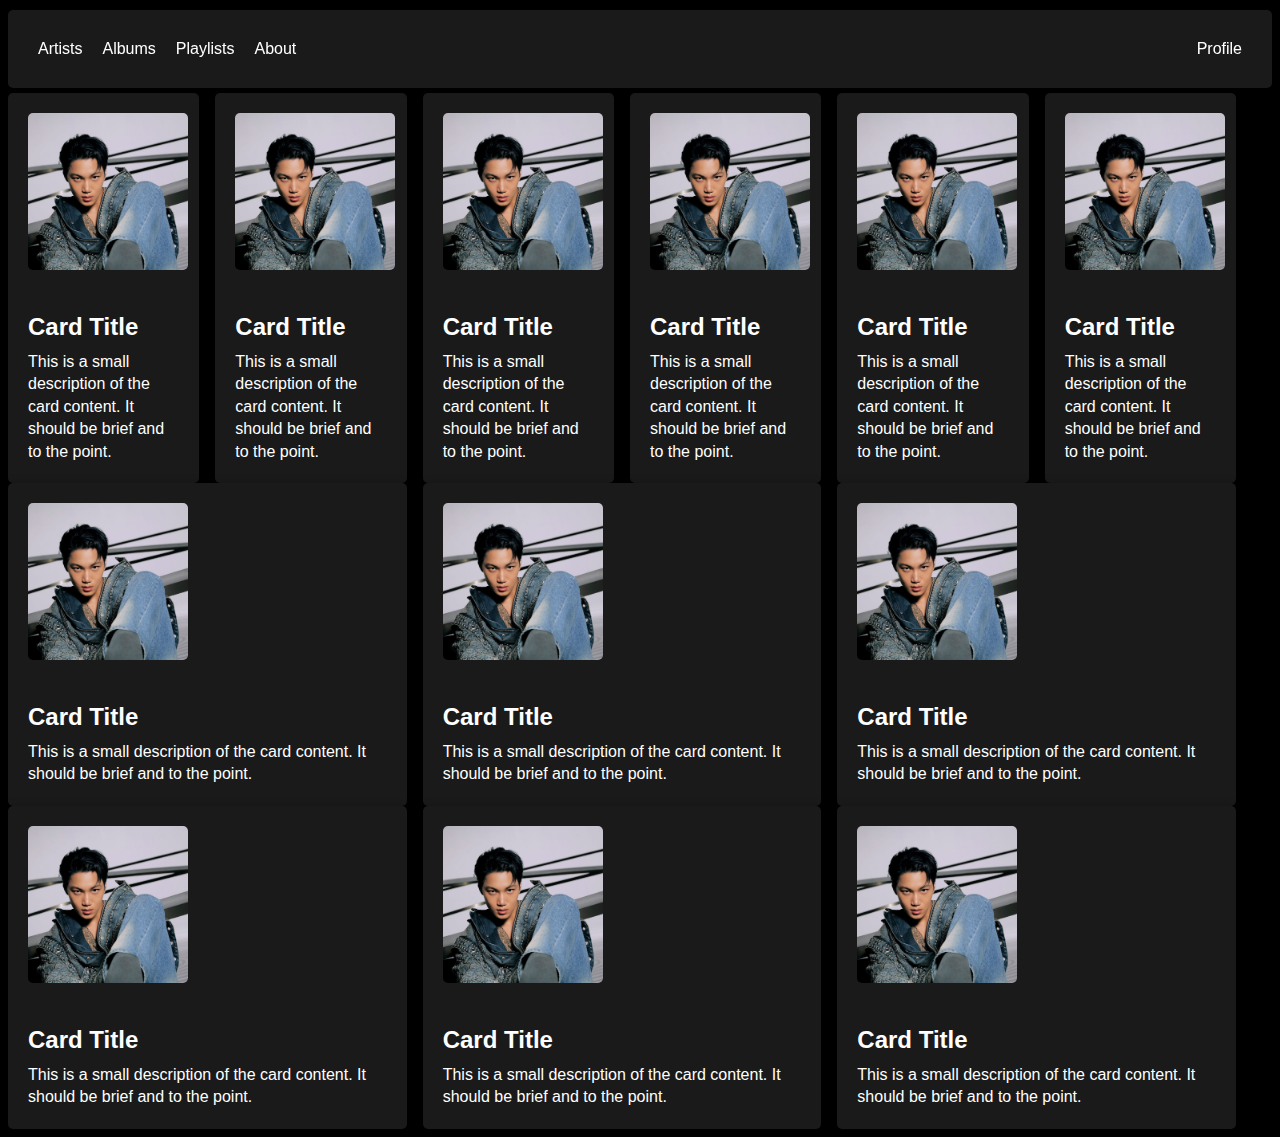
==== index.html @ 85f9eb88 "first draft of Rover" ====
<html lang="en">

<head>
    <meta charset="UTF-8">
    <meta http-equiv="X-UA-Compatible" content="IE=edge">
    <meta name="viewport" content="width=device-width, initial-scale=1.0">
    <link rel="stylesheet" href="/css/navbar.css">
    <link rel="stylesheet" href="/css/styles.css">
    <title>Rover</title>
</head>

<body>
    <header>
        <nav>
            <ul>
                <li><a href="#">Artists</a></li>
                <li><a href="#">Albums</a></li>
                <li><a href="#">Playlists</a></li>
                <li><a href="about.html">About</a></li>
            </ul>
            <div class="profile-link">
                <a href="#">Profile</a>
            </div>
        </nav>
    </header>
    <main>
        <div class="container">
            <div class="card">
                <div class="card-image">
                    <div class="image-wrapper">
                        <img src="/images/kai_square_800.jpg" alt="Placeholder Image">
                    </div>
                </div>
                <div class="card-content">
                    <h2 class="card-title">Card Title</h2>
                    <p class="card-text">This is a small description of the card content. It should be brief and to the
                        point.</p>
                </div>
            </div>

            <div class="card">
                <div class="card-image">
                    <div class="image-wrapper">
                        <img src="/images/kai_square_800.jpg" alt="Placeholder Image">
                    </div>
                </div>
                <div class="card-content">
                    <h2 class="card-title">Card Title</h2>
                    <p class="card-text">This is a small description of the card content. It should be brief and to the
                        point.</p>
                </div>
            </div>

            <div class="card">
                <div class="card-image">
                    <div class="image-wrapper">
                        <img src="/images/kai_square_800.jpg" alt="Placeholder Image">
                    </div>
                </div>
                <div class="card-content">
                    <h2 class="card-title">Card Title</h2>
                    <p class="card-text">This is a small description of the card content. It should be brief and to the
                        point.</p>
                </div>
            </div>
            <div class="card">
                <div class="card-image">
                    <div class="image-wrapper">
                        <img src="/images/kai_square_800.jpg" alt="Placeholder Image">
                    </div>
                </div>
                <div class="card-content">
                    <h2 class="card-title">Card Title</h2>
                    <p class="card-text">This is a small description of the card content. It should be brief and to the
                        point.</p>
                </div>
            </div>
            <div class="card">
                <div class="card-image">
                    <div class="image-wrapper">
                        <img src="/images/kai_square_800.jpg" alt="Placeholder Image">
                    </div>
                </div>
                <div class="card-content">
                    <h2 class="card-title">Card Title</h2>
                    <p class="card-text">This is a small description of the card content. It should be brief and to the
                        point.</p>
                </div>
            </div>
            <div class="card">
                <div class="card-image">
                    <div class="image-wrapper">
                        <img src="/images/kai_square_800.jpg" alt="Placeholder Image">
                    </div>
                </div>
                <div class="card-content">
                    <h2 class="card-title">Card Title</h2>
                    <p class="card-text">This is a small description of the card content. It should be brief and to the
                        point.</p>
                </div>
            </div>


        </div>
        <div class="container">
            <div class="card">
                <div class="card-image">
                    <div class="image-wrapper">
                        <img src="/images/kai_square_800.jpg" alt="Placeholder Image">
                    </div>
                </div>
                <div class="card-content">
                    <h2 class="card-title">Card Title</h2>
                    <p class="card-text">This is a small description of the card content. It should be brief and to the
                        point.</p>
                </div>
            </div>

            <div class="card">
                <div class="card-image">
                    <div class="image-wrapper">
                        <img src="/images/kai_square_800.jpg" alt="Placeholder Image">
                    </div>
                </div>
                <div class="card-content">
                    <h2 class="card-title">Card Title</h2>
                    <p class="card-text">This is a small description of the card content. It should be brief and to the
                        point.</p>
                </div>
            </div>

            <div class="card">
                <div class="card-image">
                    <div class="image-wrapper">
                        <img src="/images/kai_square_800.jpg" alt="Placeholder Image">
                    </div>
                </div>
                <div class="card-content">
                    <h2 class="card-title">Card Title</h2>
                    <p class="card-text">This is a small description of the card content. It should be brief and to the
                        point.</p>
                </div>
            </div>



        </div>
        <div class="container">
            <div class="card">
                <div class="card-image">
                    <div class="image-wrapper">
                        <img src="/images/kai_square_800.jpg" alt="Placeholder Image">
                    </div>
                </div>
                <div class="card-content">
                    <h2 class="card-title">Card Title</h2>
                    <p class="card-text">This is a small description of the card content. It should be brief and to the
                        point.</p>
                </div>
            </div>
            <div class="card">
                <div class="card-image">
                    <div class="image-wrapper">
                        <img src="/images/kai_square_800.jpg" alt="Placeholder Image">
                    </div>
                </div>
                <div class="card-content">
                    <h2 class="card-title">Card Title</h2>
                    <p class="card-text">This is a small description of the card content. It should be brief and to the
                        point.</p>
                </div>
            </div>
            <div class="card">
                <div class="card-image">
                    <div class="image-wrapper">
                        <img src="/images/kai_square_800.jpg" alt="Placeholder Image">
                    </div>
                </div>
                <div class="card-content">
                    <h2 class="card-title">Card Title</h2>
                    <p class="card-text">This is a small description of the card content. It should be brief and to the
                        point.</p>
                </div>
            </div>
        </div>

    </main>
</body>

</html>
---- css/navbar.css ----
html {
    background-color: black;
    font-family: Inter, Arial, Roboto, Arial, Helvetica, sans-serif;
    color: white;
}

nav {
    background-color: rgba(255, 255, 255, 0.1);
    backdrop-filter: blur(5px);
    border-radius: 5px;
    box-shadow: 0 2px 4px rgba(0, 0, 0, 0.2);
    margin-top: 10px;
    margin-bottom: 5px;
    overflow: hidden;
    padding: 20px;
}


ul {
    float: left;
    list-style: none;
    margin: 0;
    padding: 0;
}


li {
    float: left;
}

a {
    color: white;
    display: block;
    padding: 10px;
    text-decoration: none;
}

a:hover {
    background-color: rgba(255, 255, 255, 0.3);
    border-radius: 5px;
    transition: 0.3s;
    font-size: 18px;
}


.profile-link {
    float: right;
}
---- css/styles.css ----
.container {
    display: flex;
    margin-right: 20px;
    /* adjust to add spacing between cards */
    vertical-align: top;
    /* align the cards to the top of the parent container */
}


.card {
    /* width: 300px; */
    border-radius: 5px;
    overflow: hidden;
    background-color: rgba(255, 255, 255, 0.1);
    box-shadow: 0px 0px 10px rgba(0, 0, 0, 0.2);
    margin-right: 1em;
}

.card-image {
    width: 200px;
    height: 200px;
    overflow: hidden;
}


.image-wrapper {
    display: flex;
    justify-content: center;
    align-items: center;
    /* height: 100%; */
    margin: 20px;
}

.image-wrapper img {
    width: 100%;
    height: 100%;
    object-fit: cover;
    border-radius: 5px;
}

.card-content {
    padding: 20px;
}

.card-title {
    margin: 0;
    font-size: 24px;
    font-weight: bold;
}

.card-text {
    margin: 10px 0 0 0;
    font-size: 16px;
    line-height: 1.4;
}
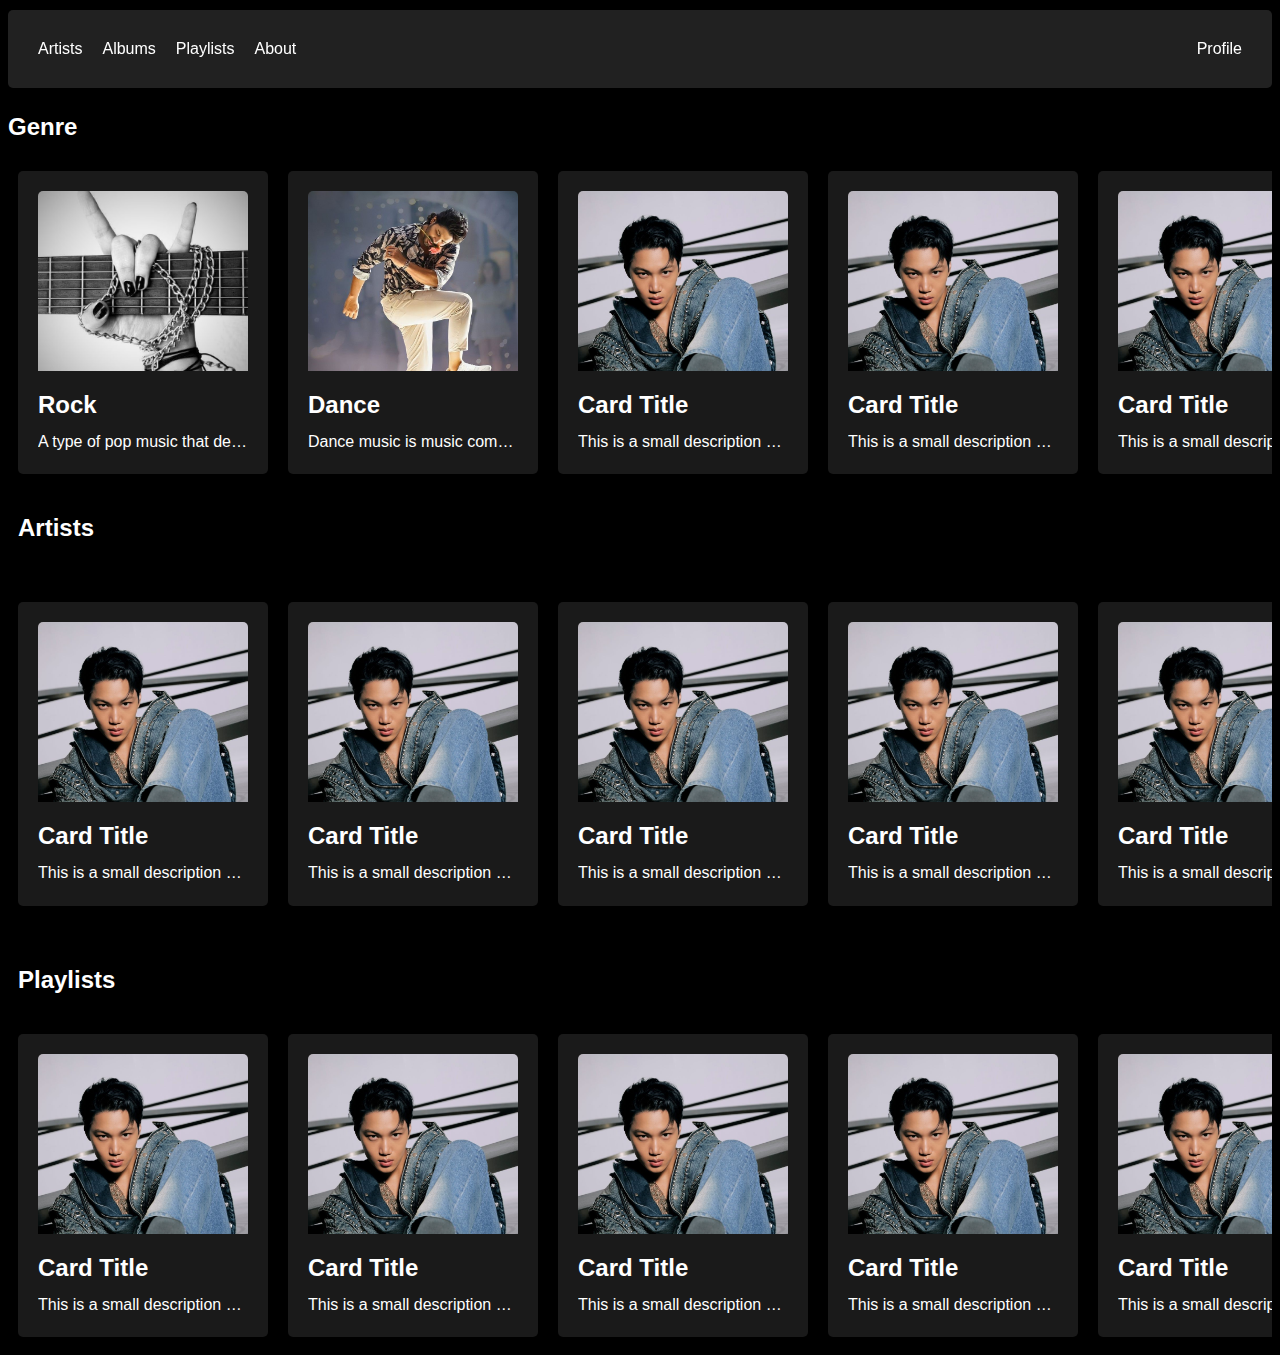
==== commit e3ed9f8f: "2 nd draft" ====
--- a/index.html
+++ b/index.html
@@ -4,8 +4,10 @@
     <meta charset="UTF-8">
     <meta http-equiv="X-UA-Compatible" content="IE=edge">
     <meta name="viewport" content="width=device-width, initial-scale=1.0">
-    <link rel="stylesheet" href="/css/navbar.css">
-    <link rel="stylesheet" href="/css/styles.css">
+    <link rel="stylesheet" href="/css/theme.css">
+    <link rel="stylesheet" href="css/navbar.css">
+    <link rel="stylesheet" href="css/container.css">
+    <link rel="stylesheet" href="css/card.css">
     <title>Rover</title>
 </head>
 
@@ -23,168 +25,385 @@
             </div>
         </nav>
     </header>
+
+
     <main>
         <div class="container">
-            <div class="card">
-                <div class="card-image">
-                    <div class="image-wrapper">
-                        <img src="/images/kai_square_800.jpg" alt="Placeholder Image">
-                    </div>
-                </div>
-                <div class="card-content">
-                    <h2 class="card-title">Card Title</h2>
-                    <p class="card-text">This is a small description of the card content. It should be brief and to the
-                        point.</p>
-                </div>
+            <div class="container-header">
+                <h2>Genre</h2>
             </div>
 
-            <div class="card">
-                <div class="card-image">
-                    <div class="image-wrapper">
-                        <img src="/images/kai_square_800.jpg" alt="Placeholder Image">
-                    </div>
-                </div>
-                <div class="card-content">
-                    <h2 class="card-title">Card Title</h2>
-                    <p class="card-text">This is a small description of the card content. It should be brief and to the
-                        point.</p>
-                </div>
+            <div class="cards-wrapper">
+                <a href="">
+                    <div class="card">
+                        <div class="card-image">
+                            <div class="image-wrapper">
+                                <img src="/images/genres/rock.jpeg" alt="Placeholder Image">
+                            </div>
+                        </div>
+                        <div class="card-content">
+                            <h2 class="card-title">Rock</h2>
+                            <p class="card-text">A type of pop music that developed out of rock‘n’roll in the 1960s and
+                                1970s. It is based around amplified instruments, especially the electric guitar and
+                                electric bass, and is characterized by a strong bass line and driving rhythms. It is
+                                typically performed by rock groups</p>
+                        </div>
+                    </div>
+                </a>
+
+                <a href="">
+                    <div class="card">
+                        <div class="card-image">
+                            <div class="image-wrapper">
+                                <img src="/images/genres/dance.jpeg" alt="Placeholder Image">
+                            </div>
+                        </div>
+                        <div class="card-content">
+                            <h2 class="card-title">Dance</h2>
+                            <p class="card-text">Dance music is music composed specifically to facilitate or accompany
+                                dancing. It can be either a whole musical piece or part of a larger musical arrangement.
+                                In terms of performance, the major categories are live dance music and recorded dance
+                                music.-</p>
+                        </div>
+                    </div>
+                </a>
+
+
+                <a href="">
+                    <div class="card">
+                        <div class="card-image">
+                            <div class="image-wrapper">
+                                <img src="/images/kai_square_800.jpg" alt="Placeholder Image">
+                            </div>
+                        </div>
+                        <div class="card-content">
+                            <h2 class="card-title">Card Title</h2>
+                            <p class="card-text">This is a small description of the card content. It should be brief and
+                                to
+                                the
+                                point.</p>
+                        </div>
+                    </div>
+                </a>
+
+                <a href="">
+                    <div class="card">
+                        <div class="card-image">
+                            <div class="image-wrapper">
+                                <img src="/images/kai_square_800.jpg" alt="Placeholder Image">
+                            </div>
+                        </div>
+                        <div class="card-content">
+                            <h2 class="card-title">Card Title</h2>
+                            <p class="card-text">This is a small description of the card content. It should be brief and
+                                to
+                                the
+                                point.</p>
+                        </div>
+                    </div>
+                </a>
+
+                <a href="">
+                    <div class="card">
+                        <div class="card-image">
+                            <div class="image-wrapper">
+                                <img src="/images/kai_square_800.jpg" alt="Placeholder Image">
+                            </div>
+                        </div>
+                        <div class="card-content">
+                            <h2 class="card-title">Card Title</h2>
+                            <p class="card-text">This is a small description of the card content. It should be brief and
+                                to
+                                the
+                                point.</p>
+                        </div>
+                    </div>
+                </a>
+
+                <a href="">
+                    <div class="card">
+                        <div class="card-image">
+                            <div class="image-wrapper">
+                                <img src="/images/kai_square_800.jpg" alt="Placeholder Image">
+                            </div>
+                        </div>
+                        <div class="card-content">
+                            <h2 class="card-title">Card Title</h2>
+                            <p class="card-text">This is a small description of the card content. It should be brief and
+                                to
+                                the
+                                point.</p>
+                        </div>
+                    </div>
+                </a>
+
+                <a href="">
+                    <div class="card">
+                        <div class="card-image">
+                            <div class="image-wrapper">
+                                <img src="/images/kai_square_800.jpg" alt="Placeholder Image">
+                            </div>
+                        </div>
+                        <div class="card-content">
+                            <h2 class="card-title">Card Title</h2>
+                            <p class="card-text">This is a small description of the card content. It should be brief and
+                                to
+                                the
+                                point.</p>
+                        </div>
+                    </div>
+                </a>
+
             </div>
-
-            <div class="card">
-                <div class="card-image">
-                    <div class="image-wrapper">
-                        <img src="/images/kai_square_800.jpg" alt="Placeholder Image">
-                    </div>
-                </div>
-                <div class="card-content">
-                    <h2 class="card-title">Card Title</h2>
-                    <p class="card-text">This is a small description of the card content. It should be brief and to the
-                        point.</p>
-                </div>
-            </div>
-            <div class="card">
-                <div class="card-image">
-                    <div class="image-wrapper">
-                        <img src="/images/kai_square_800.jpg" alt="Placeholder Image">
-                    </div>
-                </div>
-                <div class="card-content">
-                    <h2 class="card-title">Card Title</h2>
-                    <p class="card-text">This is a small description of the card content. It should be brief and to the
-                        point.</p>
-                </div>
-            </div>
-            <div class="card">
-                <div class="card-image">
-                    <div class="image-wrapper">
-                        <img src="/images/kai_square_800.jpg" alt="Placeholder Image">
-                    </div>
-                </div>
-                <div class="card-content">
-                    <h2 class="card-title">Card Title</h2>
-                    <p class="card-text">This is a small description of the card content. It should be brief and to the
-                        point.</p>
-                </div>
-            </div>
-            <div class="card">
-                <div class="card-image">
-                    <div class="image-wrapper">
-                        <img src="/images/kai_square_800.jpg" alt="Placeholder Image">
-                    </div>
-                </div>
-                <div class="card-content">
-                    <h2 class="card-title">Card Title</h2>
-                    <p class="card-text">This is a small description of the card content. It should be brief and to the
-                        point.</p>
-                </div>
-            </div>
-
-
         </div>
         <div class="container">
-            <div class="card">
-                <div class="card-image">
-                    <div class="image-wrapper">
-                        <img src="/images/kai_square_800.jpg" alt="Placeholder Image">
-                    </div>
-                </div>
-                <div class="card-content">
-                    <h2 class="card-title">Card Title</h2>
-                    <p class="card-text">This is a small description of the card content. It should be brief and to the
-                        point.</p>
-                </div>
-            </div>
-
-            <div class="card">
-                <div class="card-image">
-                    <div class="image-wrapper">
-                        <img src="/images/kai_square_800.jpg" alt="Placeholder Image">
-                    </div>
-                </div>
-                <div class="card-content">
-                    <h2 class="card-title">Card Title</h2>
-                    <p class="card-text">This is a small description of the card content. It should be brief and to the
-                        point.</p>
-                </div>
-            </div>
-
-            <div class="card">
-                <div class="card-image">
-                    <div class="image-wrapper">
-                        <img src="/images/kai_square_800.jpg" alt="Placeholder Image">
-                    </div>
-                </div>
-                <div class="card-content">
-                    <h2 class="card-title">Card Title</h2>
-                    <p class="card-text">This is a small description of the card content. It should be brief and to the
-                        point.</p>
-                </div>
-            </div>
-
-
+            <a href="">
+                <div class="container-header">
+                    <h2>Artists</h2>
+                </div>
+            </a>
+            <a href="">
+                <div class="cards-wrapper">
+                    <div class="card">
+                        <div class="card-image">
+                            <div class="image-wrapper">
+                                <img src="/images/kai_square_800.jpg" alt="Placeholder Image">
+                            </div>
+                        </div>
+                        <div class="card-content">
+                            <h2 class="card-title">Card Title</h2>
+                            <p class="card-text">This is a small description of the card content. It should be brief and
+                                to
+                                the
+                                point.</p>
+                        </div>
+                    </div>
+            </a>
+
+            <a href="">
+                <div class="card">
+                    <div class="card-image">
+                        <div class="image-wrapper">
+                            <img src="/images/kai_square_800.jpg" alt="Placeholder Image">
+                        </div>
+                    </div>
+                    <div class="card-content">
+                        <h2 class="card-title">Card Title</h2>
+                        <p class="card-text">This is a small description of the card content. It should be brief and to
+                            the
+                            point.</p>
+                    </div>
+                </div>
+            </a>
+
+            <a href="">
+                <div class="card">
+                    <div class="card-image">
+                        <div class="image-wrapper">
+                            <img src="/images/kai_square_800.jpg" alt="Placeholder Image">
+                        </div>
+                    </div>
+                    <div class="card-content">
+                        <h2 class="card-title">Card Title</h2>
+                        <p class="card-text">This is a small description of the card content. It should be brief and to
+                            the
+                            point.</p>
+                    </div>
+                </div>
+            </a>
+
+            <a href="">
+                <div class="card">
+                    <div class="card-image">
+                        <div class="image-wrapper">
+                            <img src="/images/kai_square_800.jpg" alt="Placeholder Image">
+                        </div>
+                    </div>
+                    <div class="card-content">
+                        <h2 class="card-title">Card Title</h2>
+                        <p class="card-text">This is a small description of the card content. It should be brief and to
+                            the
+                            point.</p>
+                    </div>
+                </div>
+            </a>
+
+            <a href="">
+                <div class="card">
+                    <div class="card-image">
+                        <div class="image-wrapper">
+                            <img src="/images/kai_square_800.jpg" alt="Placeholder Image">
+                        </div>
+                    </div>
+                    <div class="card-content">
+                        <h2 class="card-title">Card Title</h2>
+                        <p class="card-text">This is a small description of the card content. It should be brief and to
+                            the
+                            point.</p>
+                    </div>
+                </div>
+            </a>
+            <a href="">
+                <div class="card">
+                    <div class="card-image">
+                        <div class="image-wrapper">
+                            <img src="/images/kai_square_800.jpg" alt="Placeholder Image">
+                        </div>
+                    </div>
+                    <div class="card-content">
+                        <h2 class="card-title">Card Title</h2>
+                        <p class="card-text">This is a small description of the card content. It should be brief and to
+                            the
+                            point.</p>
+                    </div>
+                </div>
+            </a>
+
+            <a href="">
+                <div class="card">
+                    <div class="card-image">
+                        <div class="image-wrapper">
+                            <img src="/images/kai_square_800.jpg" alt="Placeholder Image">
+                        </div>
+                    </div>
+                    <div class="card-content">
+                        <h2 class="card-title">Card Title</h2>
+                        <p class="card-text">This is a small description of the card content. It should be brief and to
+                            the
+                            point.</p>
+                    </div>
+                </div>
+            </a>
 
         </div>
-        <div class="container">
-            <div class="card">
-                <div class="card-image">
-                    <div class="image-wrapper">
-                        <img src="/images/kai_square_800.jpg" alt="Placeholder Image">
-                    </div>
-                </div>
-                <div class="card-content">
-                    <h2 class="card-title">Card Title</h2>
-                    <p class="card-text">This is a small description of the card content. It should be brief and to the
-                        point.</p>
-                </div>
-            </div>
-            <div class="card">
-                <div class="card-image">
-                    <div class="image-wrapper">
-                        <img src="/images/kai_square_800.jpg" alt="Placeholder Image">
-                    </div>
-                </div>
-                <div class="card-content">
-                    <h2 class="card-title">Card Title</h2>
-                    <p class="card-text">This is a small description of the card content. It should be brief and to the
-                        point.</p>
-                </div>
-            </div>
-            <div class="card">
-                <div class="card-image">
-                    <div class="image-wrapper">
-                        <img src="/images/kai_square_800.jpg" alt="Placeholder Image">
-                    </div>
-                </div>
-                <div class="card-content">
-                    <h2 class="card-title">Card Title</h2>
-                    <p class="card-text">This is a small description of the card content. It should be brief and to the
-                        point.</p>
-                </div>
-            </div>
+
         </div>
-
+        <a href="">
+            <div class="container">
+                <div class="container-header">
+                    <h2>Playlists</h2>
+                </div>
+        </a>
+
+        <div class="cards-wrapper">
+
+            <a href="">
+                <div class="card">
+                    <div class="card-image">
+                        <div class="image-wrapper">
+                            <img src="/images/kai_square_800.jpg" alt="Placeholder Image">
+                        </div>
+                    </div>
+                    <div class="card-content">
+                        <h2 class="card-title">Card Title</h2>
+                        <p class="card-text">This is a small description of the card content. It should be brief and to
+                            the
+                            point.</p>
+                    </div>
+                </div>
+            </a>
+
+            <a href="">
+                <div class="card">
+                    <div class="card-image">
+                        <div class="image-wrapper">
+                            <img src="/images/kai_square_800.jpg" alt="Placeholder Image">
+                        </div>
+                    </div>
+                    <div class="card-content">
+                        <h2 class="card-title">Card Title</h2>
+                        <p class="card-text">This is a small description of the card content. It should be brief and to
+                            the
+                            point.</p>
+                    </div>
+                </div>
+            </a>
+
+            <a href="">
+                <div class="card">
+                    <div class="card-image">
+                        <div class="image-wrapper">
+                            <img src="/images/kai_square_800.jpg" alt="Placeholder Image">
+                        </div>
+                    </div>
+                    <div class="card-content">
+                        <h2 class="card-title">Card Title</h2>
+                        <p class="card-text">This is a small description of the card content. It should be brief and to
+                            the
+                            point.</p>
+                    </div>
+                </div>
+            </a>
+
+            <a href="">
+                <div class="card">
+                    <div class="card-image">
+                        <div class="image-wrapper">
+                            <img src="/images/kai_square_800.jpg" alt="Placeholder Image">
+                        </div>
+                    </div>
+                    <div class="card-content">
+                        <h2 class="card-title">Card Title</h2>
+                        <p class="card-text">This is a small description of the card content. It should be brief and to
+                            the
+                            point.</p>
+                    </div>
+                </div>
+            </a>
+
+            <a href="">
+                <div class="card">
+                    <div class="card-image">
+                        <div class="image-wrapper">
+                            <img src="/images/kai_square_800.jpg" alt="Placeholder Image">
+                        </div>
+                    </div>
+                    <div class="card-content">
+                        <h2 class="card-title">Card Title</h2>
+                        <p class="card-text">This is a small description of the card content. It should be brief and to
+                            the
+                            point.</p>
+                    </div>
+                </div>
+            </a>
+
+            <a href="">
+                <div class="card">
+                    <div class="card-image">
+                        <div class="image-wrapper">
+                            <img src="/images/kai_square_800.jpg" alt="Placeholder Image">
+                        </div>
+                    </div>
+                    <div class="card-content">
+                        <h2 class="card-title">Card Title</h2>
+                        <p class="card-text">This is a small description of the card content. It should be brief and to
+                            the
+                            point.</p>
+                    </div>
+                </div>
+            </a>
+
+            <a href="">
+                <div class="card">
+                    <div class="card-image">
+                        <div class="image-wrapper">
+                            <img src="/images/kai_square_800.jpg" alt="Placeholder Image">
+                        </div>
+                    </div>
+                    <div class="card-content">
+                        <h2 class="card-title">Card Title</h2>
+                        <p class="card-text">This is a small description of the card content. It should be brief and to
+                            the
+                            point.</p>
+                    </div>
+                </div>
+            </a>
+
+        </div>
+        </div>
     </main>
+
+
 </body>
 
 </html>--- a/css/theme.css
+++ b/css/theme.css
@@ -0,0 +1,17 @@
+html {
+    background-color: white;
+    font-family: Inter, Arial, Roboto, Arial, Helvetica, sans-serif;
+    color: white;
+
+    /* light theme */
+    color: black;
+}
+
+
+
+nav a:hover {
+    background-color: rgba(255, 255, 255, 0.3);
+    border-radius: 5px;
+    transition: 0.3s;
+
+}--- a/css/navbar.css
+++ b/css/navbar.css
@@ -5,10 +5,10 @@
 }
 
 nav {
-    background-color: rgba(255, 255, 255, 0.1);
+    background-color: rgba(255, 255, 255, 0.13);
     backdrop-filter: blur(5px);
     border-radius: 5px;
-    box-shadow: 0 2px 4px rgba(0, 0, 0, 0.2);
+    box-shadow: 0 2px 4px rgba(0, 0, 0, 0.3);
     margin-top: 10px;
     margin-bottom: 5px;
     overflow: hidden;
@@ -35,13 +35,6 @@
     text-decoration: none;
 }
 
-a:hover {
-    background-color: rgba(255, 255, 255, 0.3);
-    border-radius: 5px;
-    transition: 0.3s;
-    font-size: 18px;
-}
-
 
 .profile-link {
     float: right;
--- a/css/container.css
+++ b/css/container.css
@@ -0,0 +1,12 @@
+/* container styles  */
+.container {
+    overflow-x: auto;
+    white-space: nowrap;
+    scrollbar-width: none;
+    -ms-overflow-style: none;
+}
+
+.container::-webkit-scrollbar {
+    display: none;
+    /* For Chrome, Safari, and Opera */
+}--- a/css/card.css
+++ b/css/card.css
@@ -0,0 +1,78 @@
+/* card styles */
+.cards-wrapper {
+    display: flex;
+    justify-content: space-between;
+    flex-wrap: nowrap;
+}
+
+.card {
+    width: 250px;
+    /* fixed width */
+    min-width: 250px;
+    /* ensure minimum width */
+    margin-right: 20px;
+    border-radius: 5px;
+    background-color: rgba(255, 255, 255, 0.1);
+    box-shadow: 0px 0px 10px rgba(0, 0, 0, 0.2);
+    transition: 0.3s;
+    /* added transition property */
+}
+
+.card:last-child {
+    margin-right: 0;
+}
+
+
+
+.card-image {
+    height: 200px;
+    overflow: hidden;
+    border-radius: 5px 5px 0 0;
+}
+
+p {
+    overflow: hidden;
+}
+
+.image-wrapper {
+    display: flex;
+    justify-content: center;
+    align-items: center;
+    height: 100%;
+    margin: 20px;
+}
+
+.image-wrapper img {
+    width: 100%;
+    height: 100%;
+    object-fit: cover;
+    border-radius: 5px;
+}
+
+.card-content {
+    padding: 20px;
+}
+
+.card-title {
+    margin: 0;
+    font-size: 24px;
+    font-weight: bold;
+}
+
+.card-text {
+    margin: 10px 0 0 0;
+    font-size: 16px;
+    line-height: 1.6;
+    /* adjust the line-height as needed */
+    white-space: nowrap;
+    text-overflow: ellipsis;
+    transition: all 0.4s ease-in-out;
+}
+
+
+.card:hover {
+    background-color: rgba(255, 255, 255, 0.2);
+    border-radius: 5px;
+    transition: 0.3s;
+    margin-right: 15px;
+}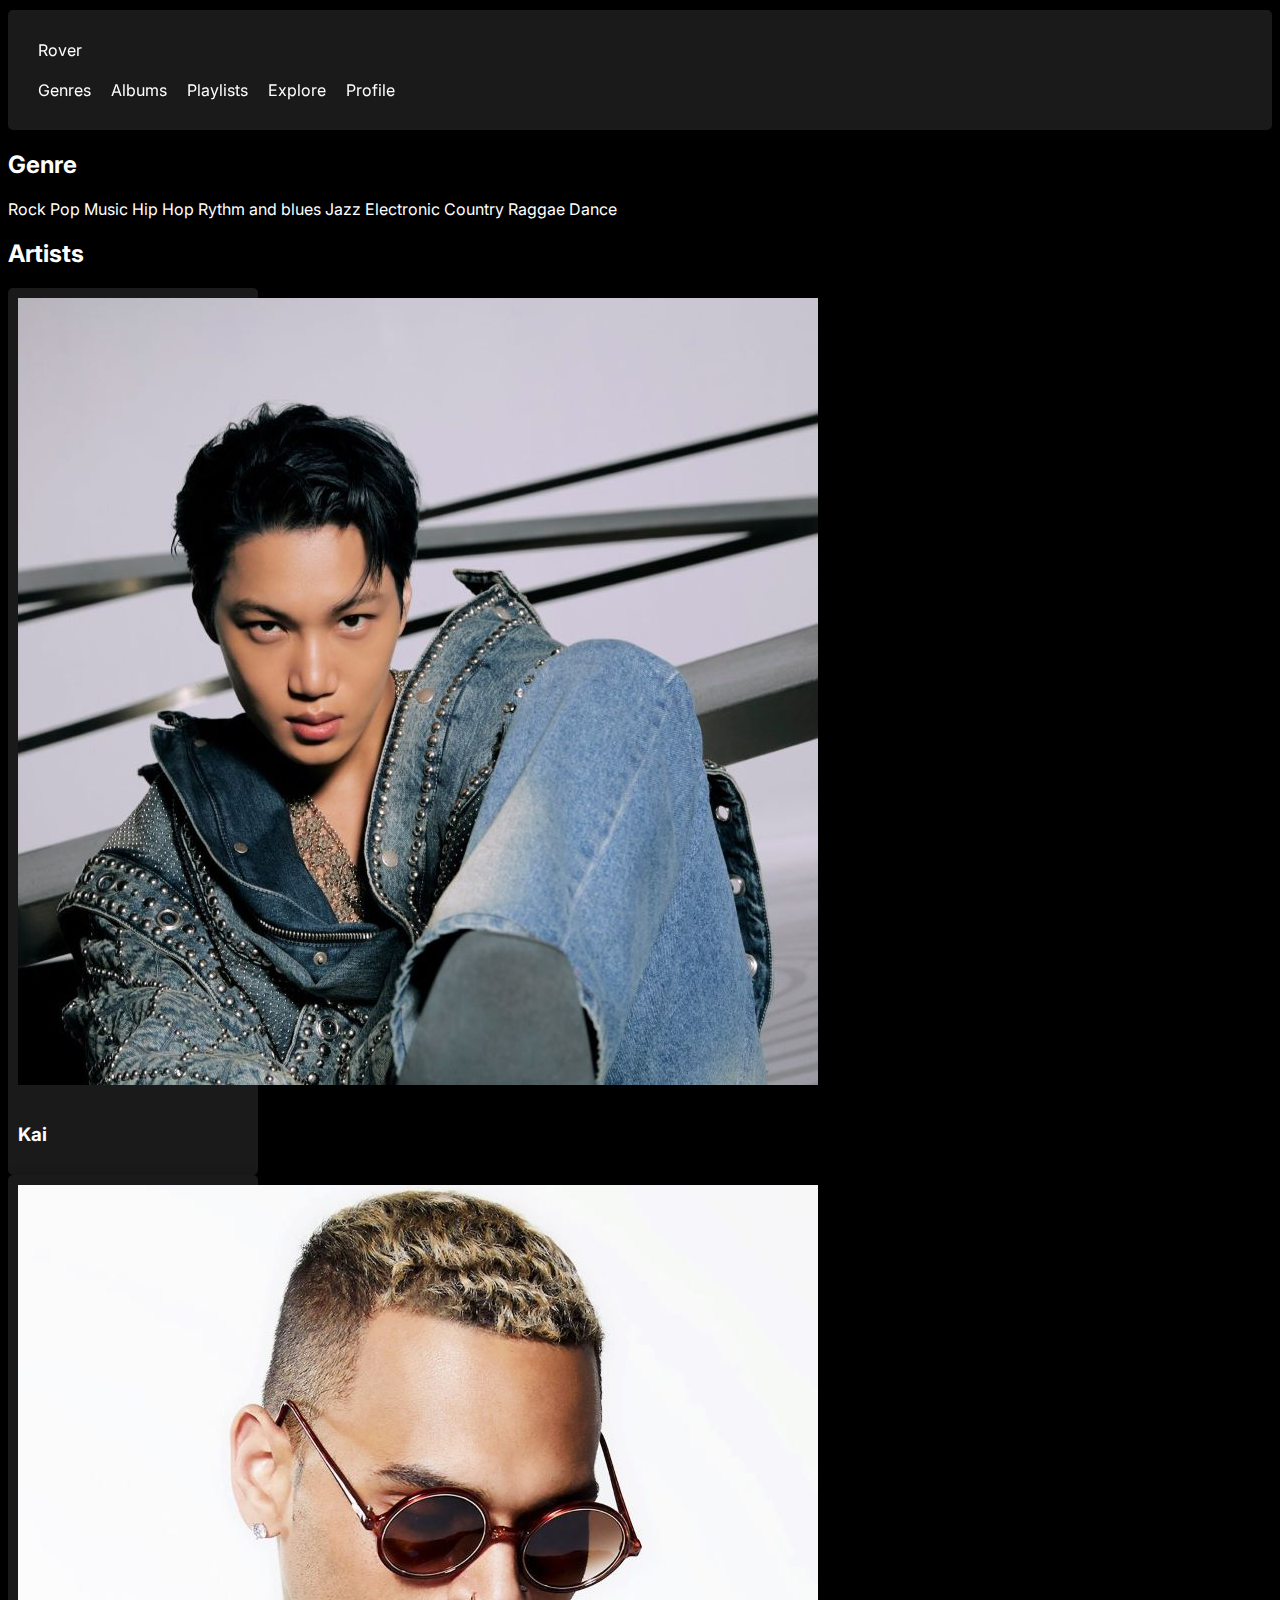
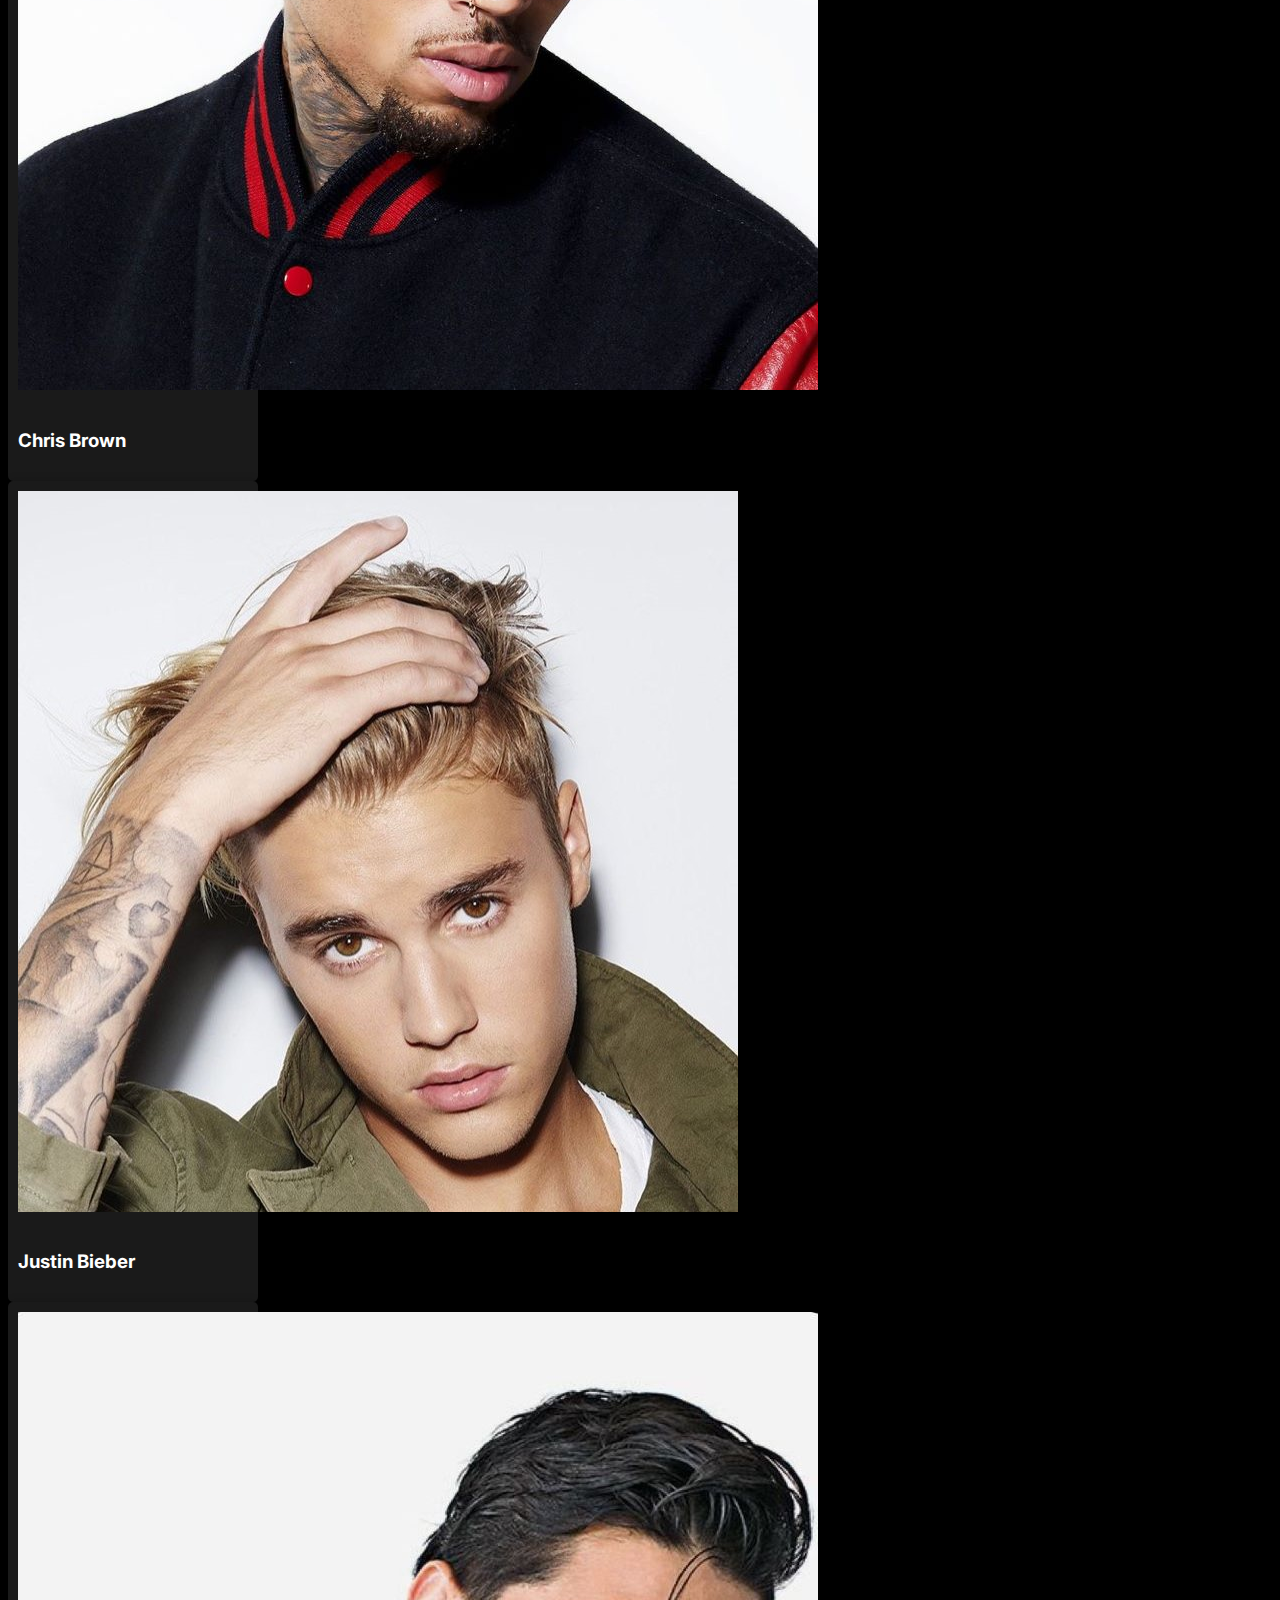
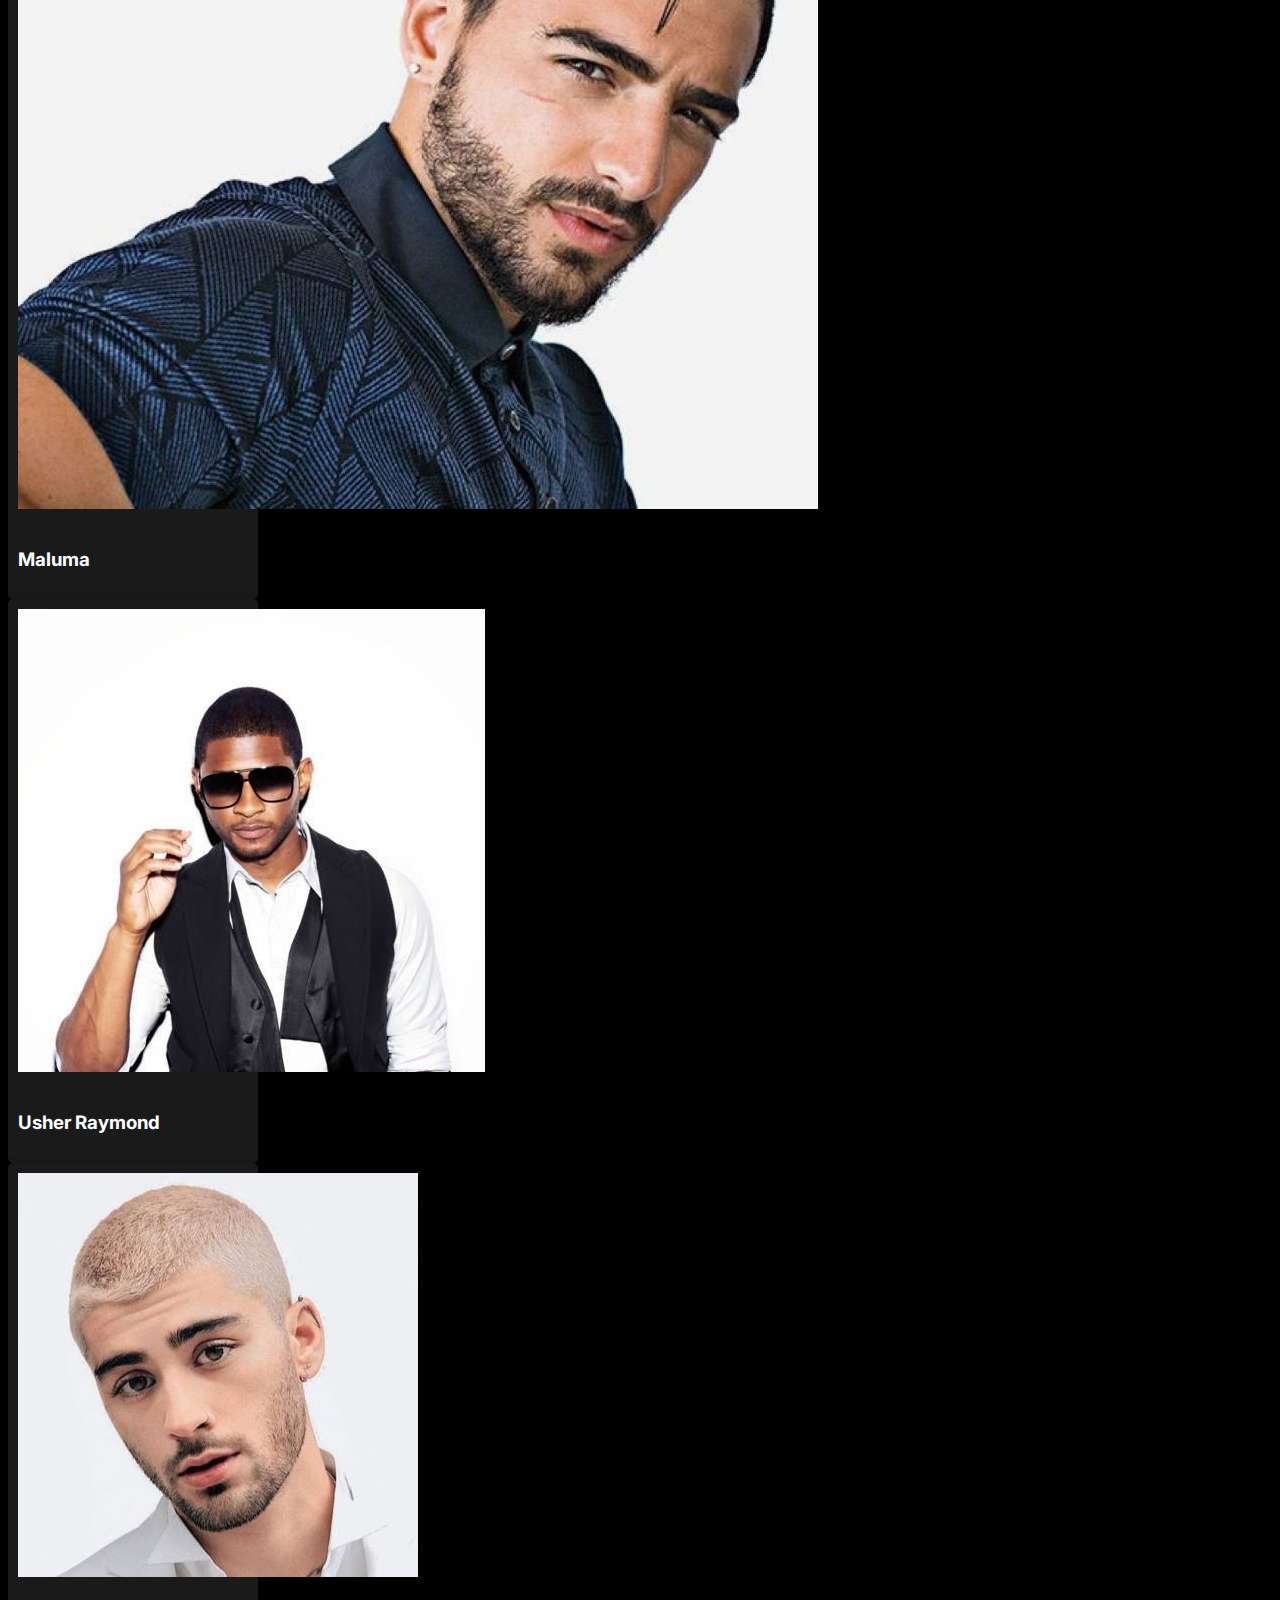
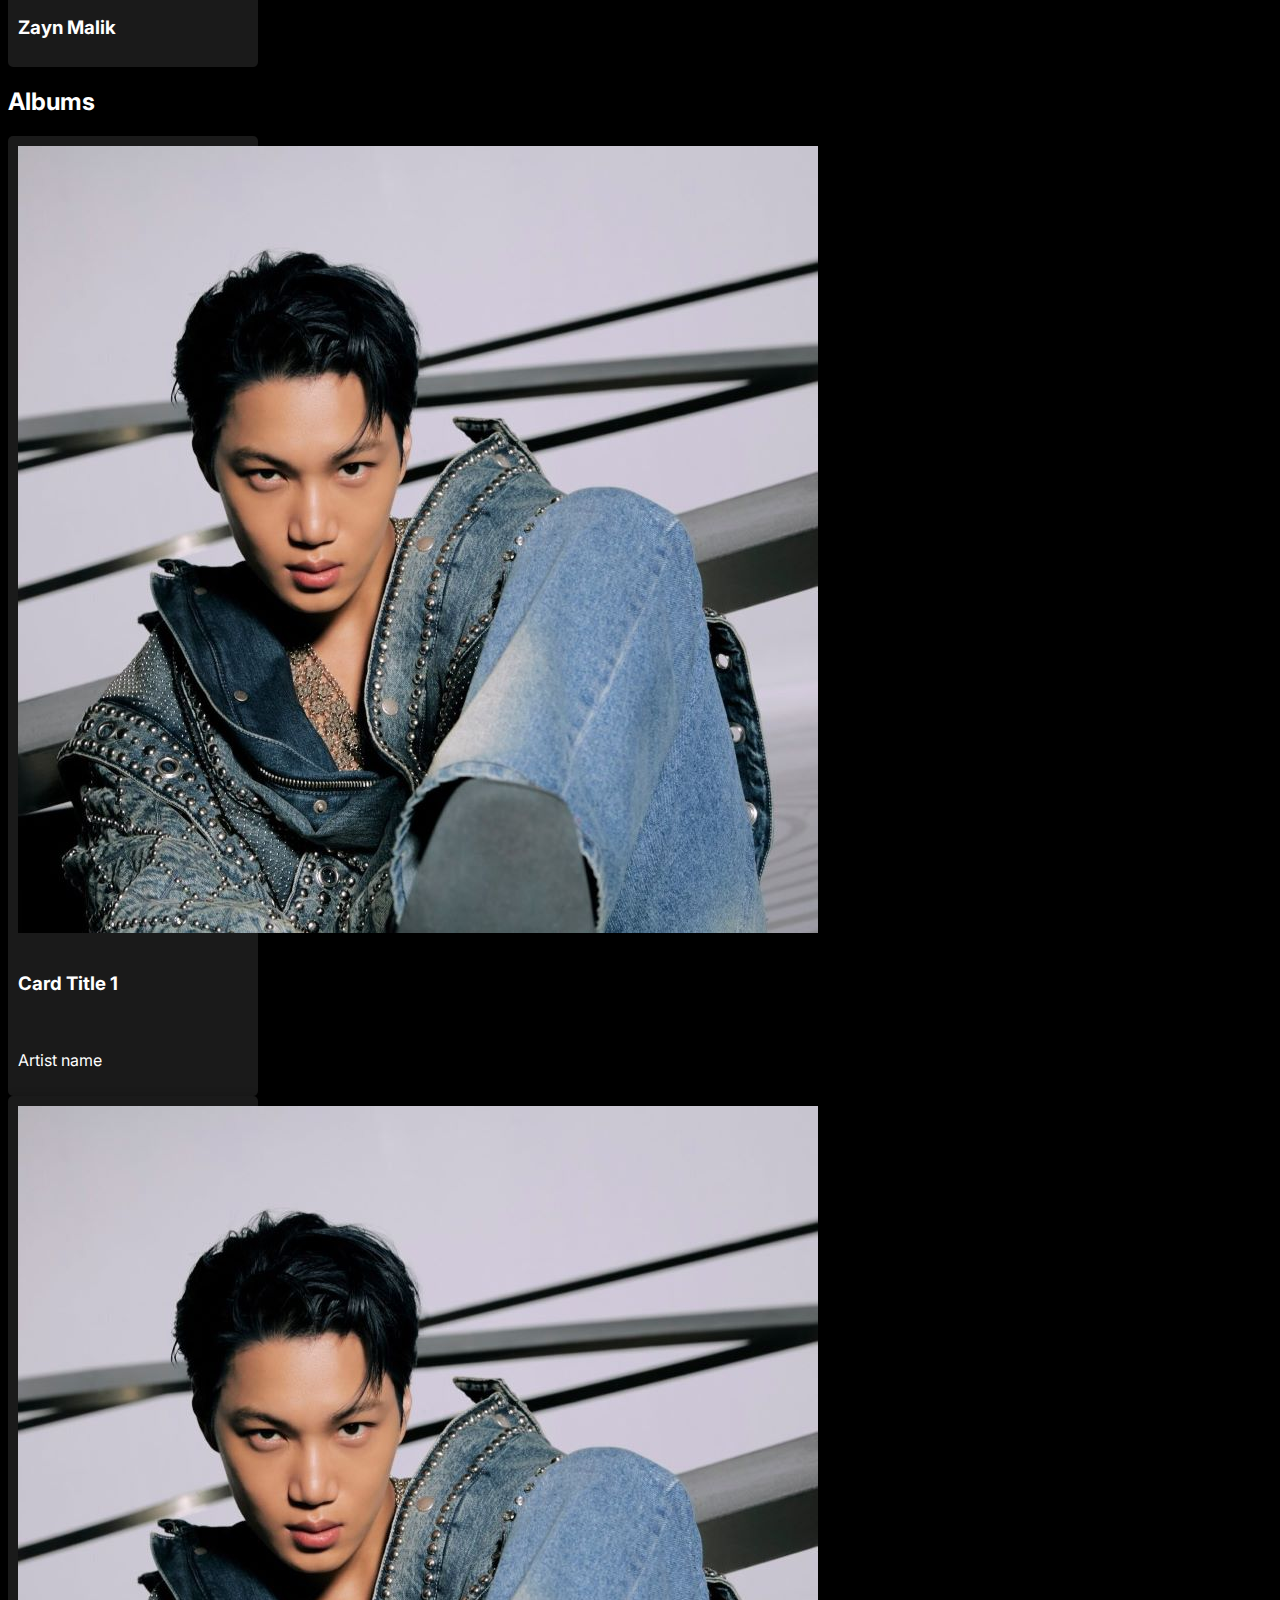
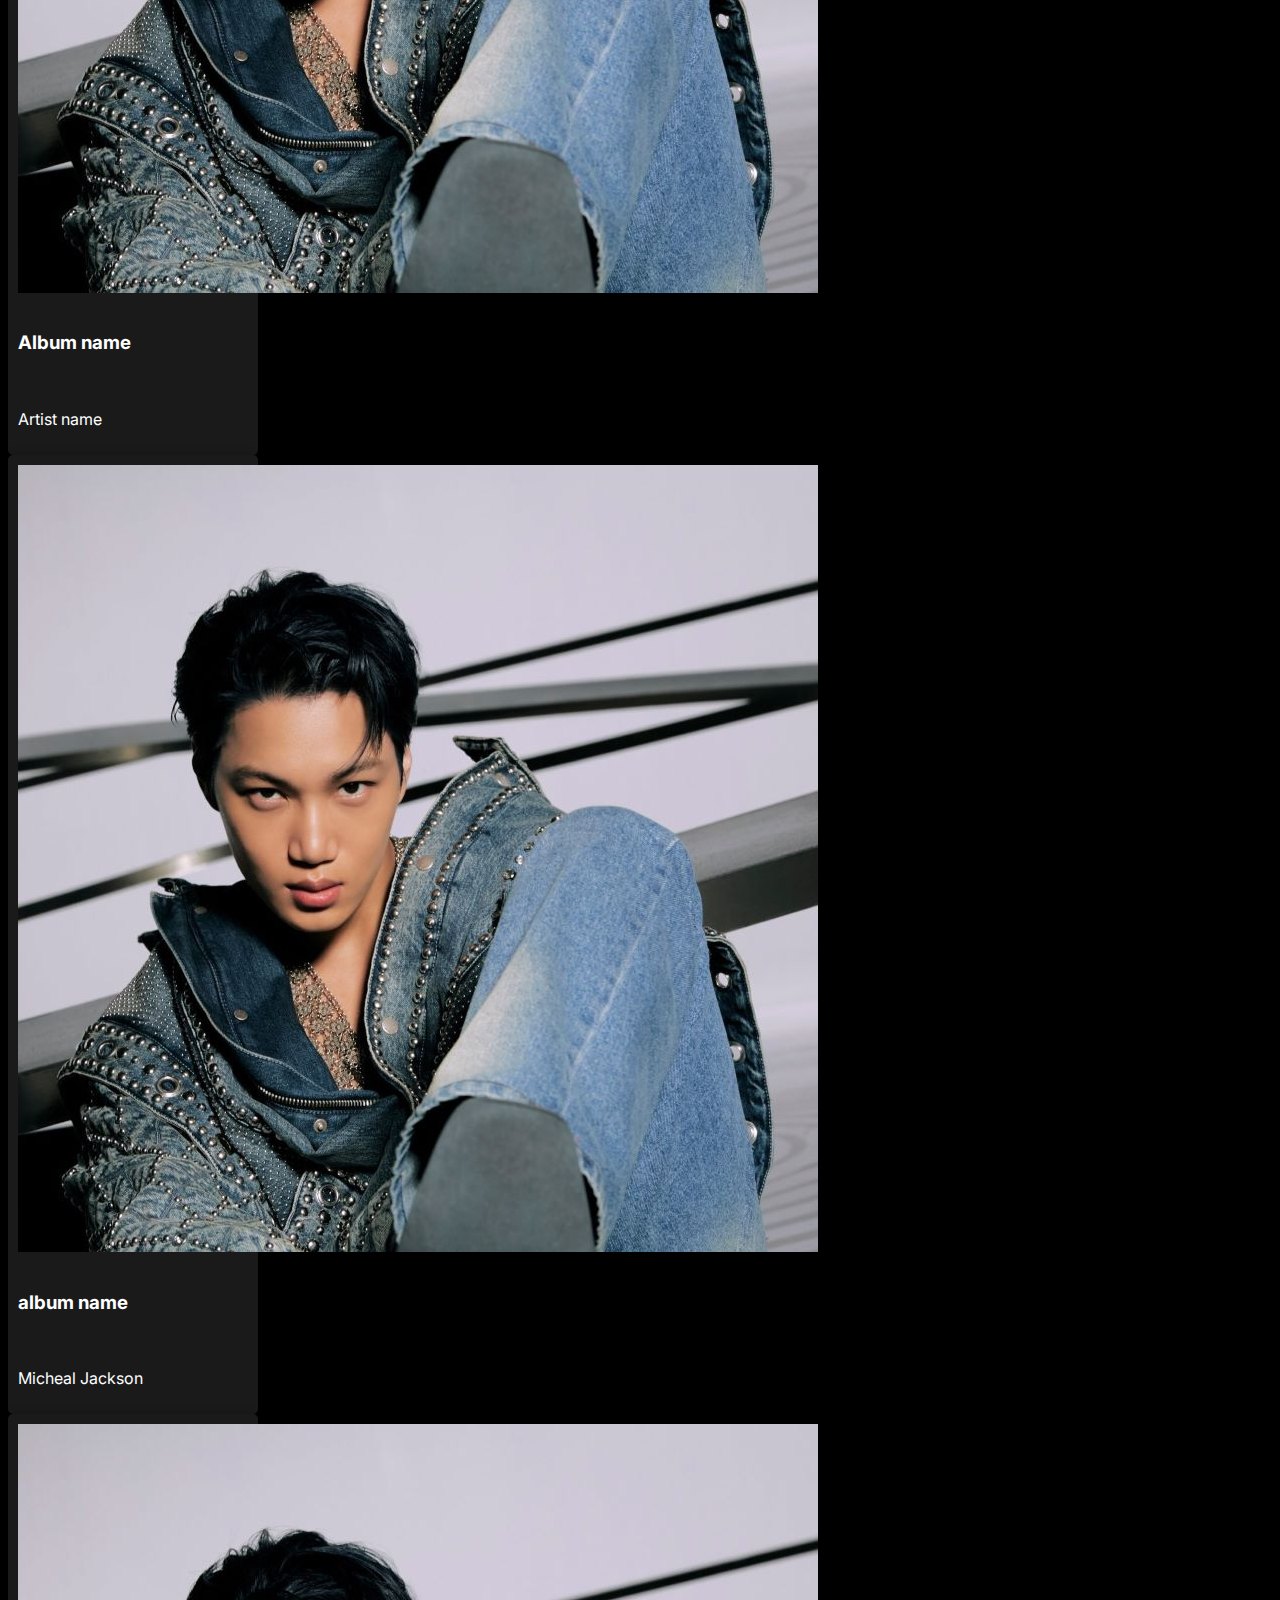
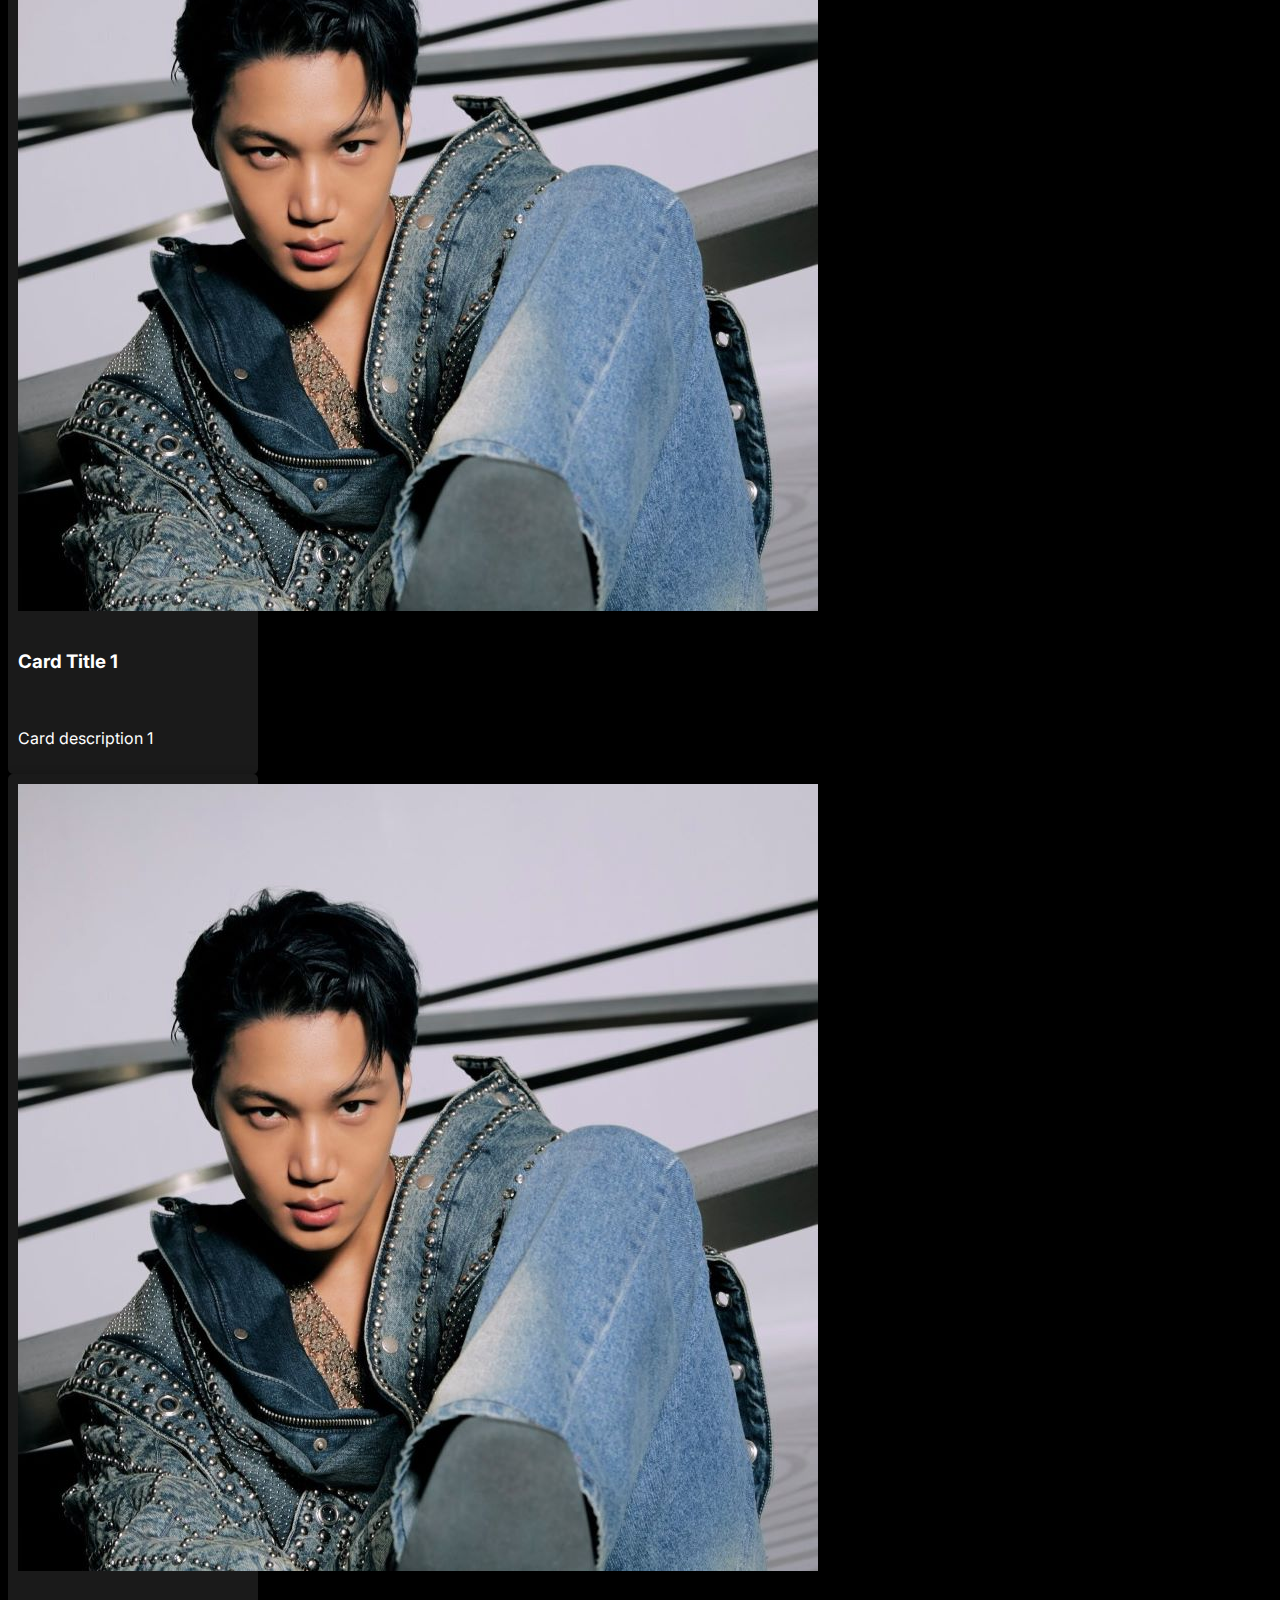
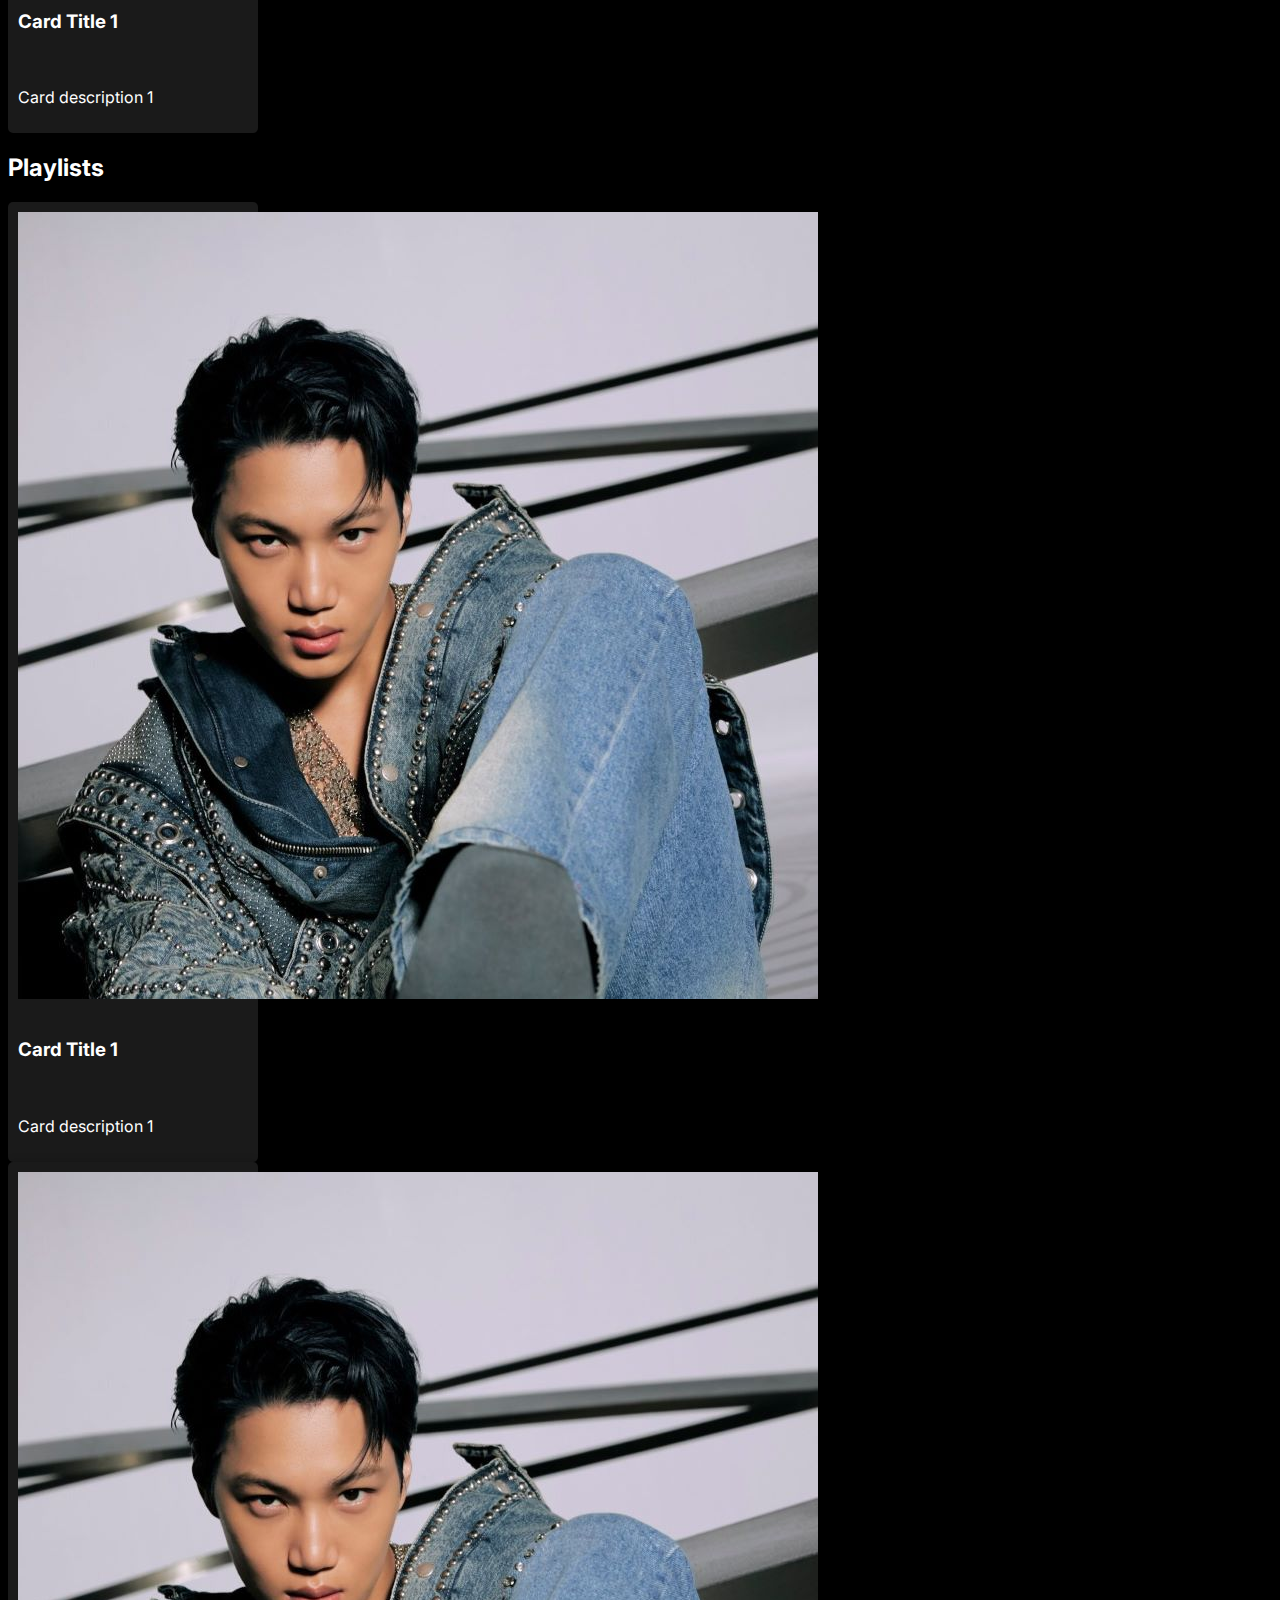
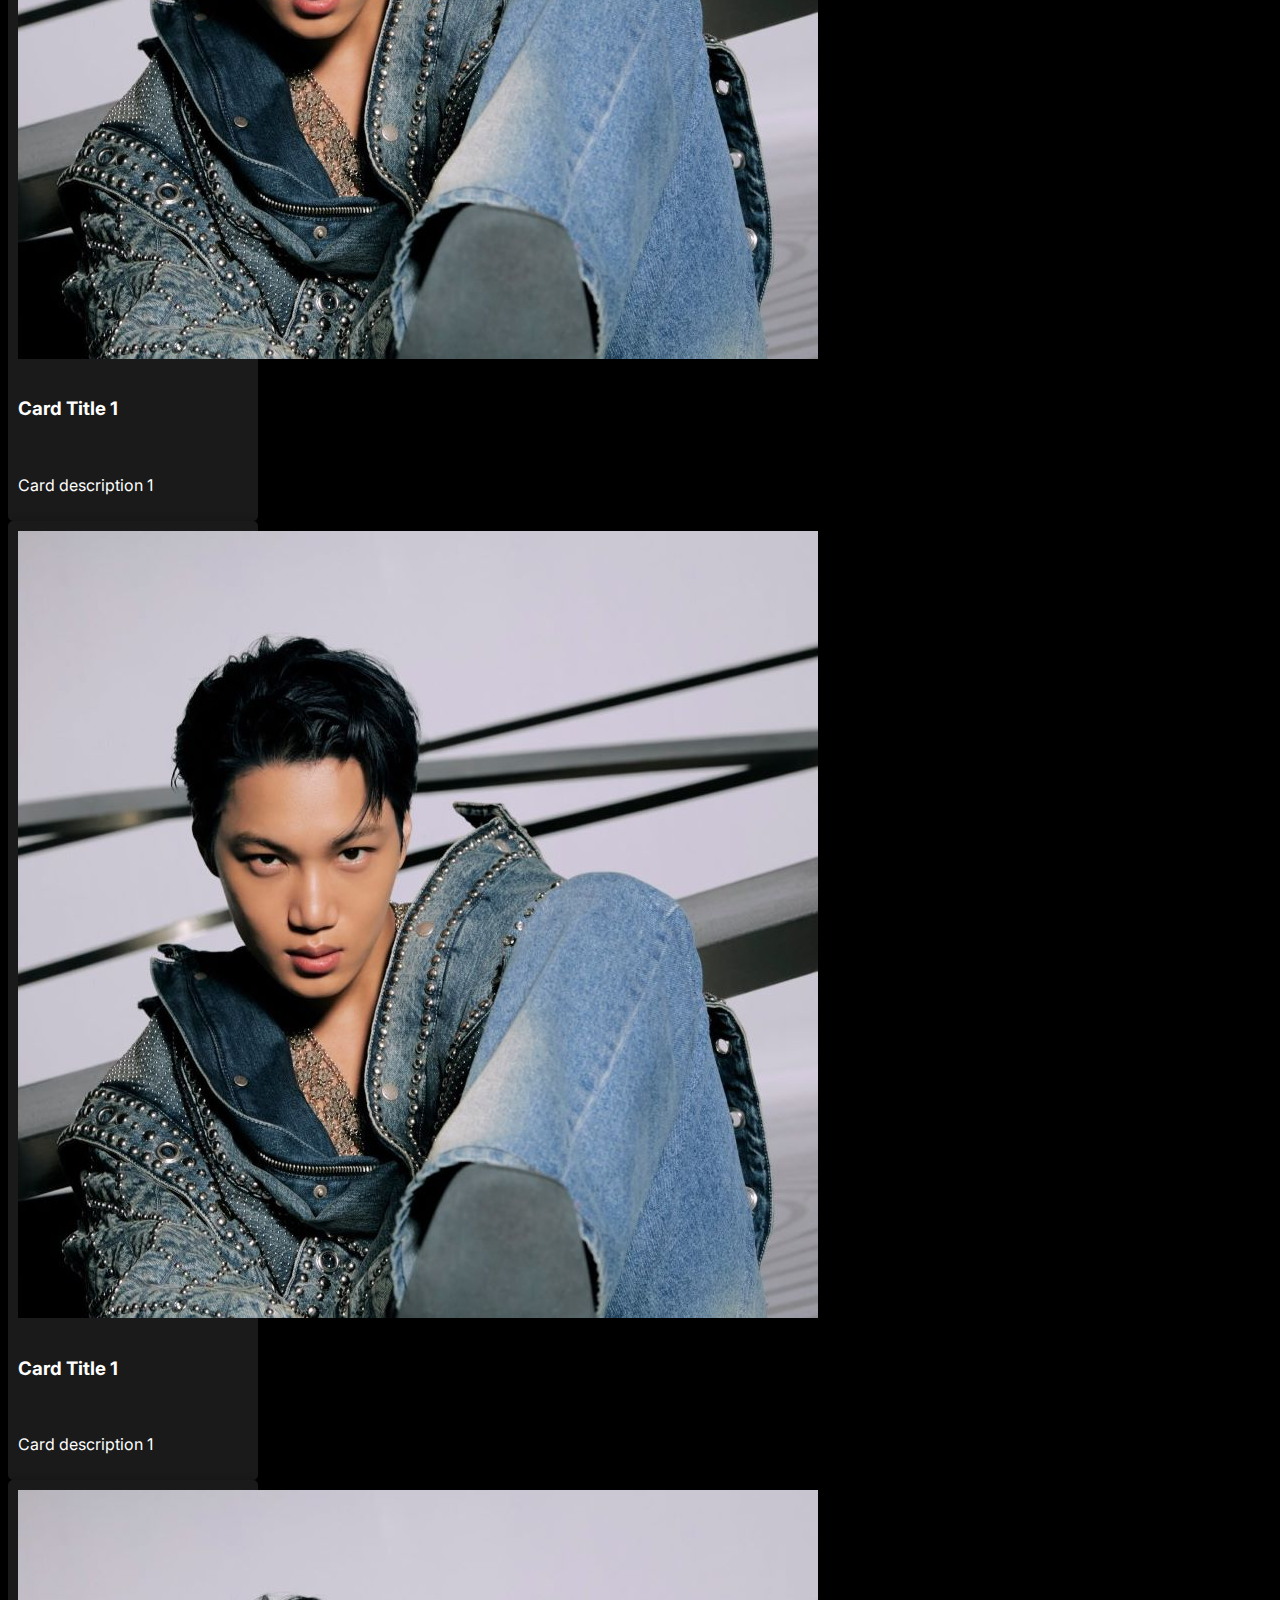
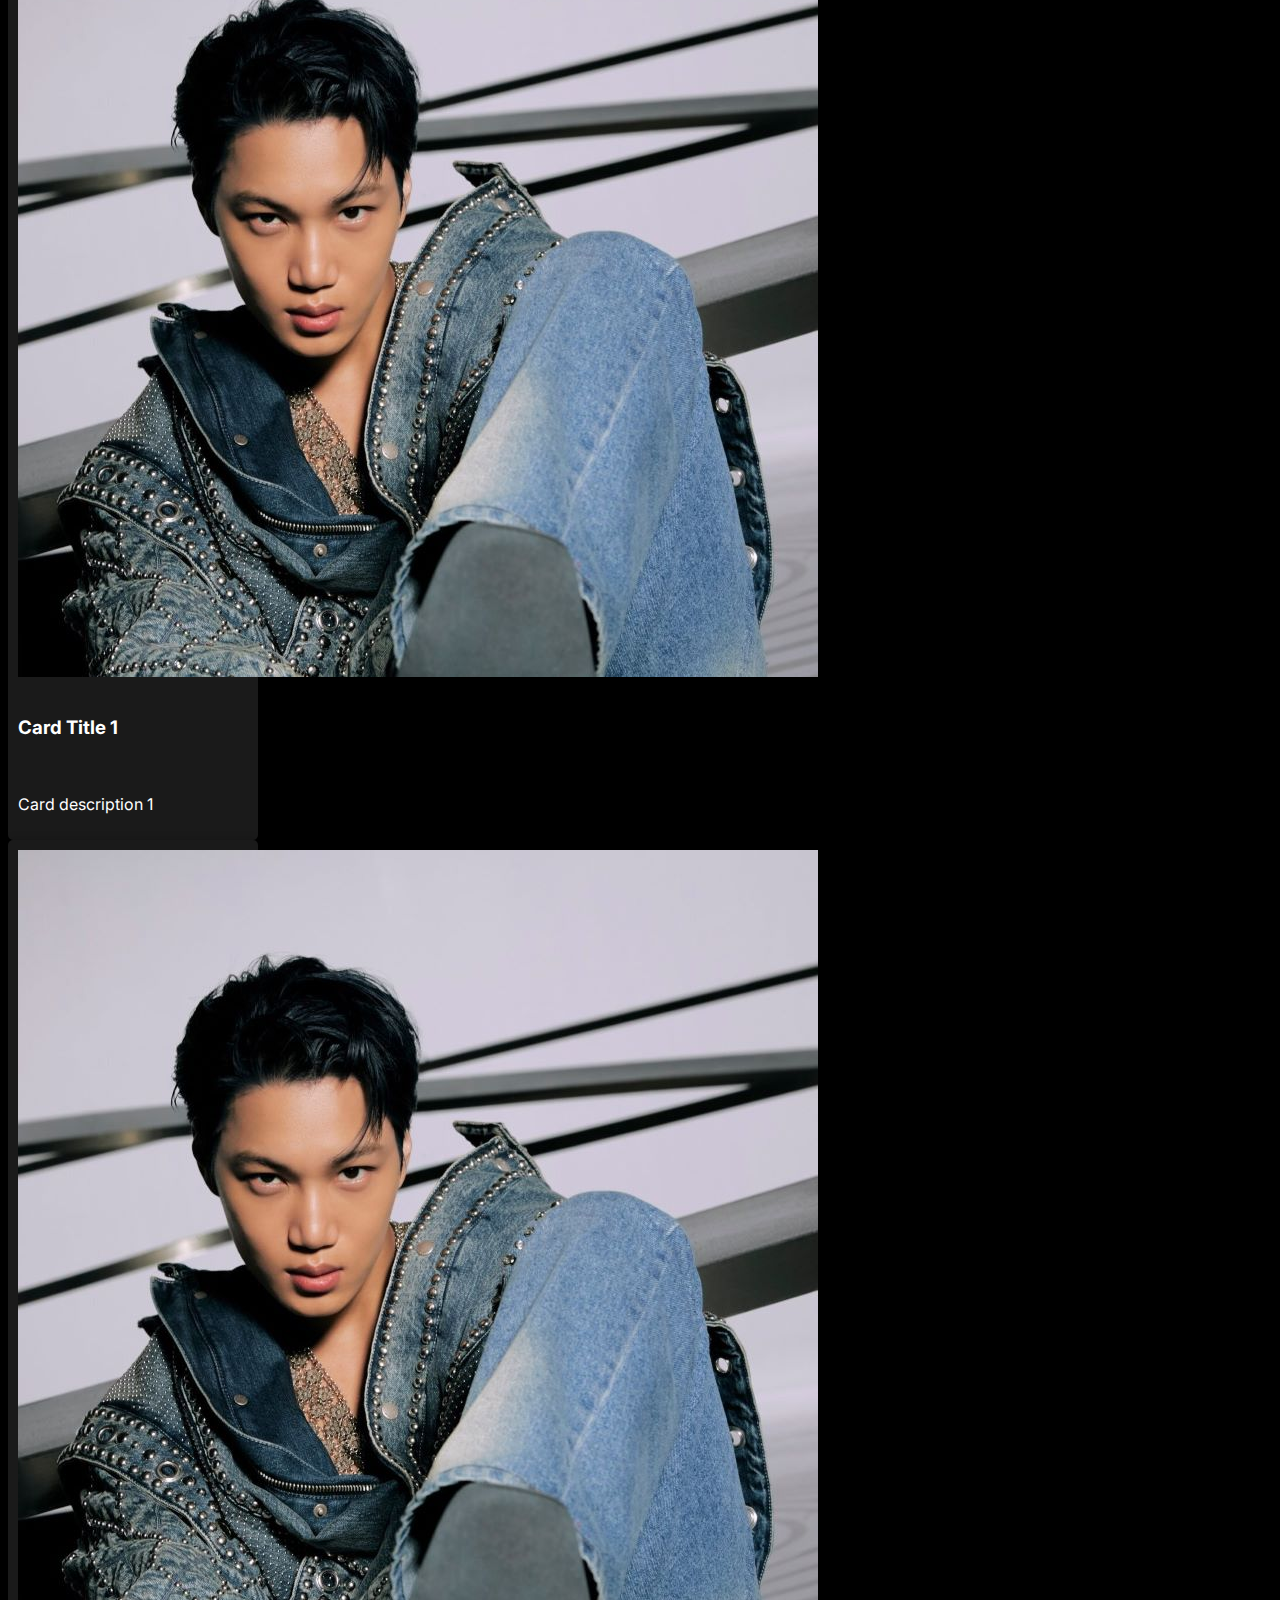
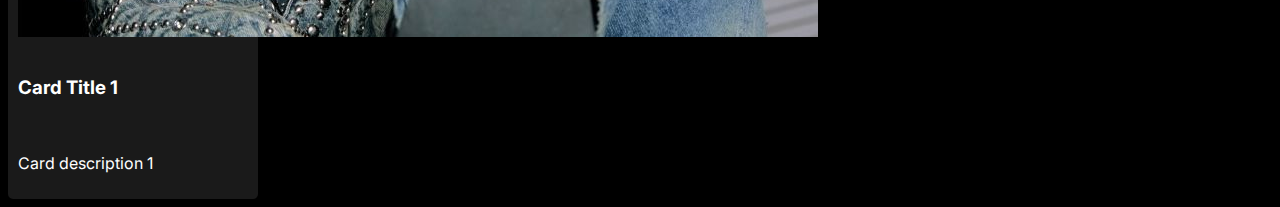
==== commit fd53d055: "rover just html and css, revamped light theme" ====
--- a/index.html
+++ b/index.html
@@ -4,406 +4,213 @@
     <meta charset="UTF-8">
     <meta http-equiv="X-UA-Compatible" content="IE=edge">
     <meta name="viewport" content="width=device-width, initial-scale=1.0">
-    <link rel="stylesheet" href="/css/theme.css">
-    <link rel="stylesheet" href="css/navbar.css">
-    <link rel="stylesheet" href="css/container.css">
-    <link rel="stylesheet" href="css/card.css">
+    <link rel="preconnect" href="https://fonts.googleapis.com">
+    <link rel="preconnect" href="https://fonts.gstatic.com" crossorigin>
+    <link href="https://fonts.googleapis.com/css2?family=Inter:wght@300;600;700&display=swap" rel="stylesheet">
+    <link rel="stylesheet" href="css/styles.css">
     <title>Rover</title>
 </head>
 
 <body>
-    <header>
+
+    <main>
+        <!-- nav bar start -->
         <nav>
-            <ul>
-                <li><a href="#">Artists</a></li>
+            <div class="nav-brand">
+                <a href="#">Rover</a>
+            </div>
+            <ul class="nav-menu">
+                <li><a href="#">Genres</a></li>
                 <li><a href="#">Albums</a></li>
                 <li><a href="#">Playlists</a></li>
-                <li><a href="about.html">About</a></li>
+                <li><a href="#">Explore</a></li>
+                <li><a href="#">Profile</a></li>
             </ul>
-            <div class="profile-link">
-                <a href="#">Profile</a>
-            </div>
         </nav>
-    </header>
-
-
-    <main>
-        <div class="container">
-            <div class="container-header">
-                <h2>Genre</h2>
-            </div>
-
-            <div class="cards-wrapper">
-                <a href="">
-                    <div class="card">
-                        <div class="card-image">
-                            <div class="image-wrapper">
-                                <img src="/images/genres/rock.jpeg" alt="Placeholder Image">
-                            </div>
-                        </div>
-                        <div class="card-content">
-                            <h2 class="card-title">Rock</h2>
-                            <p class="card-text">A type of pop music that developed out of rock‘n’roll in the 1960s and
-                                1970s. It is based around amplified instruments, especially the electric guitar and
-                                electric bass, and is characterized by a strong bass line and driving rhythms. It is
-                                typically performed by rock groups</p>
-                        </div>
-                    </div>
-                </a>
-
-                <a href="">
-                    <div class="card">
-                        <div class="card-image">
-                            <div class="image-wrapper">
-                                <img src="/images/genres/dance.jpeg" alt="Placeholder Image">
-                            </div>
-                        </div>
-                        <div class="card-content">
-                            <h2 class="card-title">Dance</h2>
-                            <p class="card-text">Dance music is music composed specifically to facilitate or accompany
-                                dancing. It can be either a whole musical piece or part of a larger musical arrangement.
-                                In terms of performance, the major categories are live dance music and recorded dance
-                                music.-</p>
-                        </div>
-                    </div>
-                </a>
-
-
-                <a href="">
-                    <div class="card">
-                        <div class="card-image">
-                            <div class="image-wrapper">
-                                <img src="/images/kai_square_800.jpg" alt="Placeholder Image">
-                            </div>
-                        </div>
-                        <div class="card-content">
-                            <h2 class="card-title">Card Title</h2>
-                            <p class="card-text">This is a small description of the card content. It should be brief and
-                                to
-                                the
-                                point.</p>
-                        </div>
-                    </div>
-                </a>
-
-                <a href="">
-                    <div class="card">
-                        <div class="card-image">
-                            <div class="image-wrapper">
-                                <img src="/images/kai_square_800.jpg" alt="Placeholder Image">
-                            </div>
-                        </div>
-                        <div class="card-content">
-                            <h2 class="card-title">Card Title</h2>
-                            <p class="card-text">This is a small description of the card content. It should be brief and
-                                to
-                                the
-                                point.</p>
-                        </div>
-                    </div>
-                </a>
-
-                <a href="">
-                    <div class="card">
-                        <div class="card-image">
-                            <div class="image-wrapper">
-                                <img src="/images/kai_square_800.jpg" alt="Placeholder Image">
-                            </div>
-                        </div>
-                        <div class="card-content">
-                            <h2 class="card-title">Card Title</h2>
-                            <p class="card-text">This is a small description of the card content. It should be brief and
-                                to
-                                the
-                                point.</p>
-                        </div>
-                    </div>
-                </a>
-
-                <a href="">
-                    <div class="card">
-                        <div class="card-image">
-                            <div class="image-wrapper">
-                                <img src="/images/kai_square_800.jpg" alt="Placeholder Image">
-                            </div>
-                        </div>
-                        <div class="card-content">
-                            <h2 class="card-title">Card Title</h2>
-                            <p class="card-text">This is a small description of the card content. It should be brief and
-                                to
-                                the
-                                point.</p>
-                        </div>
-                    </div>
-                </a>
-
-                <a href="">
-                    <div class="card">
-                        <div class="card-image">
-                            <div class="image-wrapper">
-                                <img src="/images/kai_square_800.jpg" alt="Placeholder Image">
-                            </div>
-                        </div>
-                        <div class="card-content">
-                            <h2 class="card-title">Card Title</h2>
-                            <p class="card-text">This is a small description of the card content. It should be brief and
-                                to
-                                the
-                                point.</p>
-                        </div>
-                    </div>
-                </a>
+        <!-- nav bar end  -->
+
+        <!-- genre badges  start  -->
+        <div class="genre-list">
+            <h2>Genre</h2>
+            <div class="genre-badges">
+                <span class="genre-badge">Rock</span>
+                <span class="genre-badge">Pop Music</span>
+                <span class="genre-badge">Hip Hop</span>
+                <span class="genre-badge">Rythm and blues</span>
+                <span class="genre-badge">Jazz</span>
+                <span class="genre-badge">Electronic</span>
+                <span class="genre-badge">Country</span>
+                <span class="genre-badge">Raggae</span>
+                <span class="genre-badge">Dance</span>
 
             </div>
         </div>
-        <div class="container">
-            <a href="">
-                <div class="container-header">
-                    <h2>Artists</h2>
-                </div>
-            </a>
-            <a href="">
-                <div class="cards-wrapper">
-                    <div class="card">
-                        <div class="card-image">
-                            <div class="image-wrapper">
-                                <img src="/images/kai_square_800.jpg" alt="Placeholder Image">
-                            </div>
-                        </div>
-                        <div class="card-content">
-                            <h2 class="card-title">Card Title</h2>
-                            <p class="card-text">This is a small description of the card content. It should be brief and
-                                to
-                                the
-                                point.</p>
-                        </div>
-                    </div>
-            </a>
-
-            <a href="">
-                <div class="card">
-                    <div class="card-image">
-                        <div class="image-wrapper">
-                            <img src="/images/kai_square_800.jpg" alt="Placeholder Image">
-                        </div>
-                    </div>
-                    <div class="card-content">
-                        <h2 class="card-title">Card Title</h2>
-                        <p class="card-text">This is a small description of the card content. It should be brief and to
-                            the
-                            point.</p>
-                    </div>
-                </div>
-            </a>
-
-            <a href="">
-                <div class="card">
-                    <div class="card-image">
-                        <div class="image-wrapper">
-                            <img src="/images/kai_square_800.jpg" alt="Placeholder Image">
-                        </div>
-                    </div>
-                    <div class="card-content">
-                        <h2 class="card-title">Card Title</h2>
-                        <p class="card-text">This is a small description of the card content. It should be brief and to
-                            the
-                            point.</p>
-                    </div>
-                </div>
-            </a>
-
-            <a href="">
-                <div class="card">
-                    <div class="card-image">
-                        <div class="image-wrapper">
-                            <img src="/images/kai_square_800.jpg" alt="Placeholder Image">
-                        </div>
-                    </div>
-                    <div class="card-content">
-                        <h2 class="card-title">Card Title</h2>
-                        <p class="card-text">This is a small description of the card content. It should be brief and to
-                            the
-                            point.</p>
-                    </div>
-                </div>
-            </a>
-
-            <a href="">
-                <div class="card">
-                    <div class="card-image">
-                        <div class="image-wrapper">
-                            <img src="/images/kai_square_800.jpg" alt="Placeholder Image">
-                        </div>
-                    </div>
-                    <div class="card-content">
-                        <h2 class="card-title">Card Title</h2>
-                        <p class="card-text">This is a small description of the card content. It should be brief and to
-                            the
-                            point.</p>
-                    </div>
-                </div>
-            </a>
-            <a href="">
-                <div class="card">
-                    <div class="card-image">
-                        <div class="image-wrapper">
-                            <img src="/images/kai_square_800.jpg" alt="Placeholder Image">
-                        </div>
-                    </div>
-                    <div class="card-content">
-                        <h2 class="card-title">Card Title</h2>
-                        <p class="card-text">This is a small description of the card content. It should be brief and to
-                            the
-                            point.</p>
-                    </div>
-                </div>
-            </a>
-
-            <a href="">
-                <div class="card">
-                    <div class="card-image">
-                        <div class="image-wrapper">
-                            <img src="/images/kai_square_800.jpg" alt="Placeholder Image">
-                        </div>
-                    </div>
-                    <div class="card-content">
-                        <h2 class="card-title">Card Title</h2>
-                        <p class="card-text">This is a small description of the card content. It should be brief and to
-                            the
-                            point.</p>
-                    </div>
-                </div>
-            </a>
-
-        </div>
-
-        </div>
-        <a href="">
-            <div class="container">
-                <div class="container-header">
-                    <h2>Playlists</h2>
-                </div>
-        </a>
-
-        <div class="cards-wrapper">
-
-            <a href="">
-                <div class="card">
-                    <div class="card-image">
-                        <div class="image-wrapper">
-                            <img src="/images/kai_square_800.jpg" alt="Placeholder Image">
-                        </div>
-                    </div>
-                    <div class="card-content">
-                        <h2 class="card-title">Card Title</h2>
-                        <p class="card-text">This is a small description of the card content. It should be brief and to
-                            the
-                            point.</p>
-                    </div>
-                </div>
-            </a>
-
-            <a href="">
-                <div class="card">
-                    <div class="card-image">
-                        <div class="image-wrapper">
-                            <img src="/images/kai_square_800.jpg" alt="Placeholder Image">
-                        </div>
-                    </div>
-                    <div class="card-content">
-                        <h2 class="card-title">Card Title</h2>
-                        <p class="card-text">This is a small description of the card content. It should be brief and to
-                            the
-                            point.</p>
-                    </div>
-                </div>
-            </a>
-
-            <a href="">
-                <div class="card">
-                    <div class="card-image">
-                        <div class="image-wrapper">
-                            <img src="/images/kai_square_800.jpg" alt="Placeholder Image">
-                        </div>
-                    </div>
-                    <div class="card-content">
-                        <h2 class="card-title">Card Title</h2>
-                        <p class="card-text">This is a small description of the card content. It should be brief and to
-                            the
-                            point.</p>
-                    </div>
-                </div>
-            </a>
-
-            <a href="">
-                <div class="card">
-                    <div class="card-image">
-                        <div class="image-wrapper">
-                            <img src="/images/kai_square_800.jpg" alt="Placeholder Image">
-                        </div>
-                    </div>
-                    <div class="card-content">
-                        <h2 class="card-title">Card Title</h2>
-                        <p class="card-text">This is a small description of the card content. It should be brief and to
-                            the
-                            point.</p>
-                    </div>
-                </div>
-            </a>
-
-            <a href="">
-                <div class="card">
-                    <div class="card-image">
-                        <div class="image-wrapper">
-                            <img src="/images/kai_square_800.jpg" alt="Placeholder Image">
-                        </div>
-                    </div>
-                    <div class="card-content">
-                        <h2 class="card-title">Card Title</h2>
-                        <p class="card-text">This is a small description of the card content. It should be brief and to
-                            the
-                            point.</p>
-                    </div>
-                </div>
-            </a>
-
-            <a href="">
-                <div class="card">
-                    <div class="card-image">
-                        <div class="image-wrapper">
-                            <img src="/images/kai_square_800.jpg" alt="Placeholder Image">
-                        </div>
-                    </div>
-                    <div class="card-content">
-                        <h2 class="card-title">Card Title</h2>
-                        <p class="card-text">This is a small description of the card content. It should be brief and to
-                            the
-                            point.</p>
-                    </div>
-                </div>
-            </a>
-
-            <a href="">
-                <div class="card">
-                    <div class="card-image">
-                        <div class="image-wrapper">
-                            <img src="/images/kai_square_800.jpg" alt="Placeholder Image">
-                        </div>
-                    </div>
-                    <div class="card-content">
-                        <h2 class="card-title">Card Title</h2>
-                        <p class="card-text">This is a small description of the card content. It should be brief and to
-                            the
-                            point.</p>
-                    </div>
-                </div>
-            </a>
-
-        </div>
-        </div>
+        <!-- genre badges  end   -->
+
+        <!-- artists card layout start -->
+        <div class="artists-card-layout">
+            <h2>Artists </h2>
+            <div class="cards-container">
+                <div class="card">
+                    <a href=""><img src="images/kai_square_800.jpg" alt="Artist pi"></a>
+                    <a href="">
+                        <h3>Kai</h3>
+                    </a>
+
+                </div>
+                <div class="card">
+                    <a href=""><img src="images/cb.jpg" alt="Artist pi"></a>
+                    <a href="">
+                        <h3>Chris Brown</h3>
+                    </a>
+
+                </div>
+                <div class="card">
+                    <a href=""><img src="images/jb.jpeg" alt="Artist pi"></a>
+                    <a href="">
+                        <h3>Justin Bieber</h3>
+                    </a>
+                </div>
+                <div class="card">
+                    <a href=""><img src="images/maluma.jpg" alt="Artist pi"></a>
+                    <a href="">
+                        <h3>Maluma</h3>
+                    </a>
+                </div>
+                <div class="card">
+                    <a href=""><img src="images/Usher.jpeg" alt="Artist pi"></a>
+                    <a href="">
+                        <h3>Usher Raymond</h3>
+                    </a>
+                </div>
+                <div class="card">
+                    <a href=""><img src="images/zm.jpg" alt="Artist pi"></a>
+                    <a href="">
+                        <h3>Zayn Malik</h3>
+                    </a>
+                </div>
+
+
+
+            </div>
+            <!-- artists card layout end -->
+
+
+            <!-- albums card layout start -->
+
+            <div class="albums-card-layout">
+                <h2>Albums</h2>
+                <div class="cards-container">
+                    <div class="card">
+                        <a href=""><img src="images/kai_square_800.jpg" alt="Artist pi"></a>
+                        <a href="">
+                            <h3>Card Title 1</h3>
+                        </a>
+                        <a href="">
+                            <p>Artist name</p>
+                        </a>
+                    </div>
+                    <div class="card">
+                        <a href=""><img src="images/kai_square_800.jpg" alt="Artist pi"></a>
+                        <a href="">
+                            <h3>Album name</h3>
+                        </a>
+                        <a href="">
+                            <p>Artist name</p>
+                        </a>
+                    </div>
+                    <div class="card">
+                        <a href=""><img src="images/kai_square_800.jpg" alt="Artist pi"></a>
+                        <a href="">
+                            <h3>album name</h3>
+                        </a>
+                        <a href="">
+                            <p>Micheal Jackson</p>
+                        </a>
+                    </div>
+                    <div class="card">
+                        <a href=""><img src="images/kai_square_800.jpg" alt="Artist pi"></a>
+                        <a href="">
+                            <h3>Card Title 1</h3>
+                        </a>
+                        <a href="">
+                            <p>Card description 1</p>
+                        </a>
+                    </div>
+                    <div class="card">
+                        <a href=""><img src="images/kai_square_800.jpg" alt="Artist pi"></a>
+                        <a href="">
+                            <h3>Card Title 1</h3>
+                        </a>
+                        <a href="">
+                            <p>Card description 1</p>
+                        </a>
+                    </div>
+
+
+                </div>
+
+                <!-- albums card layout end  -->
+
+                <!-- playlist card layout start -->
+
+                <div class="playlists-card-layout">
+                    <h2>Playlists </h2>
+                    <div class="cards-container">
+                        <div class="card">
+                            <a href=""><img src="images/kai_square_800.jpg" alt="Artist pi"></a>
+                            <a href="">
+                                <h3>Card Title 1</h3>
+                            </a>
+                            <a href="">
+                                <p>Card description 1</p>
+                            </a>
+                        </div>
+                        <div class="card">
+                            <a href=""><img src="images/kai_square_800.jpg" alt="Artist pi"></a>
+                            <a href="">
+                                <h3>Card Title 1</h3>
+                            </a>
+                            <a href="">
+                                <p>Card description 1</p>
+                            </a>
+                        </div>
+                        <div class="card">
+                            <a href=""><img src="images/kai_square_800.jpg" alt="Artist pi"></a>
+                            <a href="">
+                                <h3>Card Title 1</h3>
+                            </a>
+                            <a href="">
+                                <p>Card description 1</p>
+                            </a>
+                        </div>
+                        <div class="card">
+                            <a href=""><img src="images/kai_square_800.jpg" alt="Artist pi"></a>
+                            <a href="">
+                                <h3>Card Title 1</h3>
+                            </a>
+                            <a href="">
+                                <p>Card description 1</p>
+                            </a>
+                        </div>
+                        <div class="card">
+                            <a href=""><img src="images/kai_square_800.jpg" alt="Artist pi"></a>
+                            <a href="">
+                                <h3>Card Title 1</h3>
+                            </a>
+                            <a href="">
+                                <p>Card description 1</p>
+                            </a>
+                        </div>
+
+
+                    </div>
+
+                    <!-- playlists card layout end  -->
+
+
     </main>
 
-
 </body>
 
 </html>--- a/css/styles.css
+++ b/css/styles.css
@@ -0,0 +1,142 @@
+html {
+    background-color: black;
+    font-family: Inter, Arial, Roboto, Arial, Helvetica, sans-serif;
+    color: white;
+}
+
+
+nav {
+    background-color: rgba(255, 255, 255, 0.1);
+    backdrop-filter: blur(5px);
+    border-radius: 5px;
+    box-shadow: 0 2px 4px rgba(0, 0, 0, 0.2);
+    margin-top: 10px;
+    margin-bottom: 5px;
+    overflow: hidden;
+    padding: 20px;
+}
+
+
+ul {
+    float: left;
+    list-style: none;
+    margin: 0;
+    padding: 0;
+}
+
+
+li {
+    float: left;
+}
+
+a {
+    color: white;
+    display: block;
+    padding: 10px;
+    text-decoration: none;
+}
+
+a:hover {
+    background-color: rgba(255, 255, 255, 0.4);
+    border-radius: 5px;
+    transition: 0.3s;
+    font-size: 18px;
+}
+
+
+.profile-link {
+    float: right;
+}
+
+
+.container {
+    overflow-x: auto;
+    white-space: nowrap;
+    scrollbar-width: none;
+    -ms-overflow-style: none;
+}
+
+.container::-webkit-scrollbar {
+    display: none;
+    /* For Chrome, Safari, and Opera */
+}
+
+.cards-wrapper {
+    display: flex;
+    justify-content: space-between;
+    flex-wrap: nowrap;
+}
+
+.card {
+    width: calc(20% - 20px);
+    margin-right: 20px;
+    box-sizing: border-box;
+}
+
+.card:last-child {
+    margin-right: 0;
+}
+
+
+.card {
+    width: 250px;
+    border-radius: 5px;
+    /* overflow: hidden; */
+    background-color: rgba(255, 255, 255, 0.1);
+    box-shadow: 0px 0px 10px rgba(0, 0, 0, 0.2);
+    margin-right: 1em;
+}
+
+.card:hover {
+    background-color: rgba(255, 255, 255, 0.2);
+    border-radius: 5px;
+    transition: 0.3s;
+    width: 260px;
+
+}
+
+a:hover {
+    background-color: rgba(255, 255, 255, 0.4);
+    border-radius: 5px;
+    transition: 0.3s;
+}
+
+.card-image {
+    height: 200px;
+    overflow: hidden;
+}
+
+p {
+    overflow: hidden;
+}
+
+.image-wrapper {
+    display: flex;
+    justify-content: center;
+    align-items: center;
+    height: 100%;
+    margin: 20px;
+}
+
+.image-wrapper img {
+    width: 100%;
+    height: 100%;
+    object-fit: cover;
+    border-radius: 5px;
+}
+
+.card-content {
+    padding: 20px;
+}
+
+.card-title {
+    margin: 0;
+    font-size: 24px;
+    font-weight: bold;
+}
+
+.card-text {
+    margin: 10px 0 0 0;
+    font-size: 16px;
+    line-height: 1.4;
+}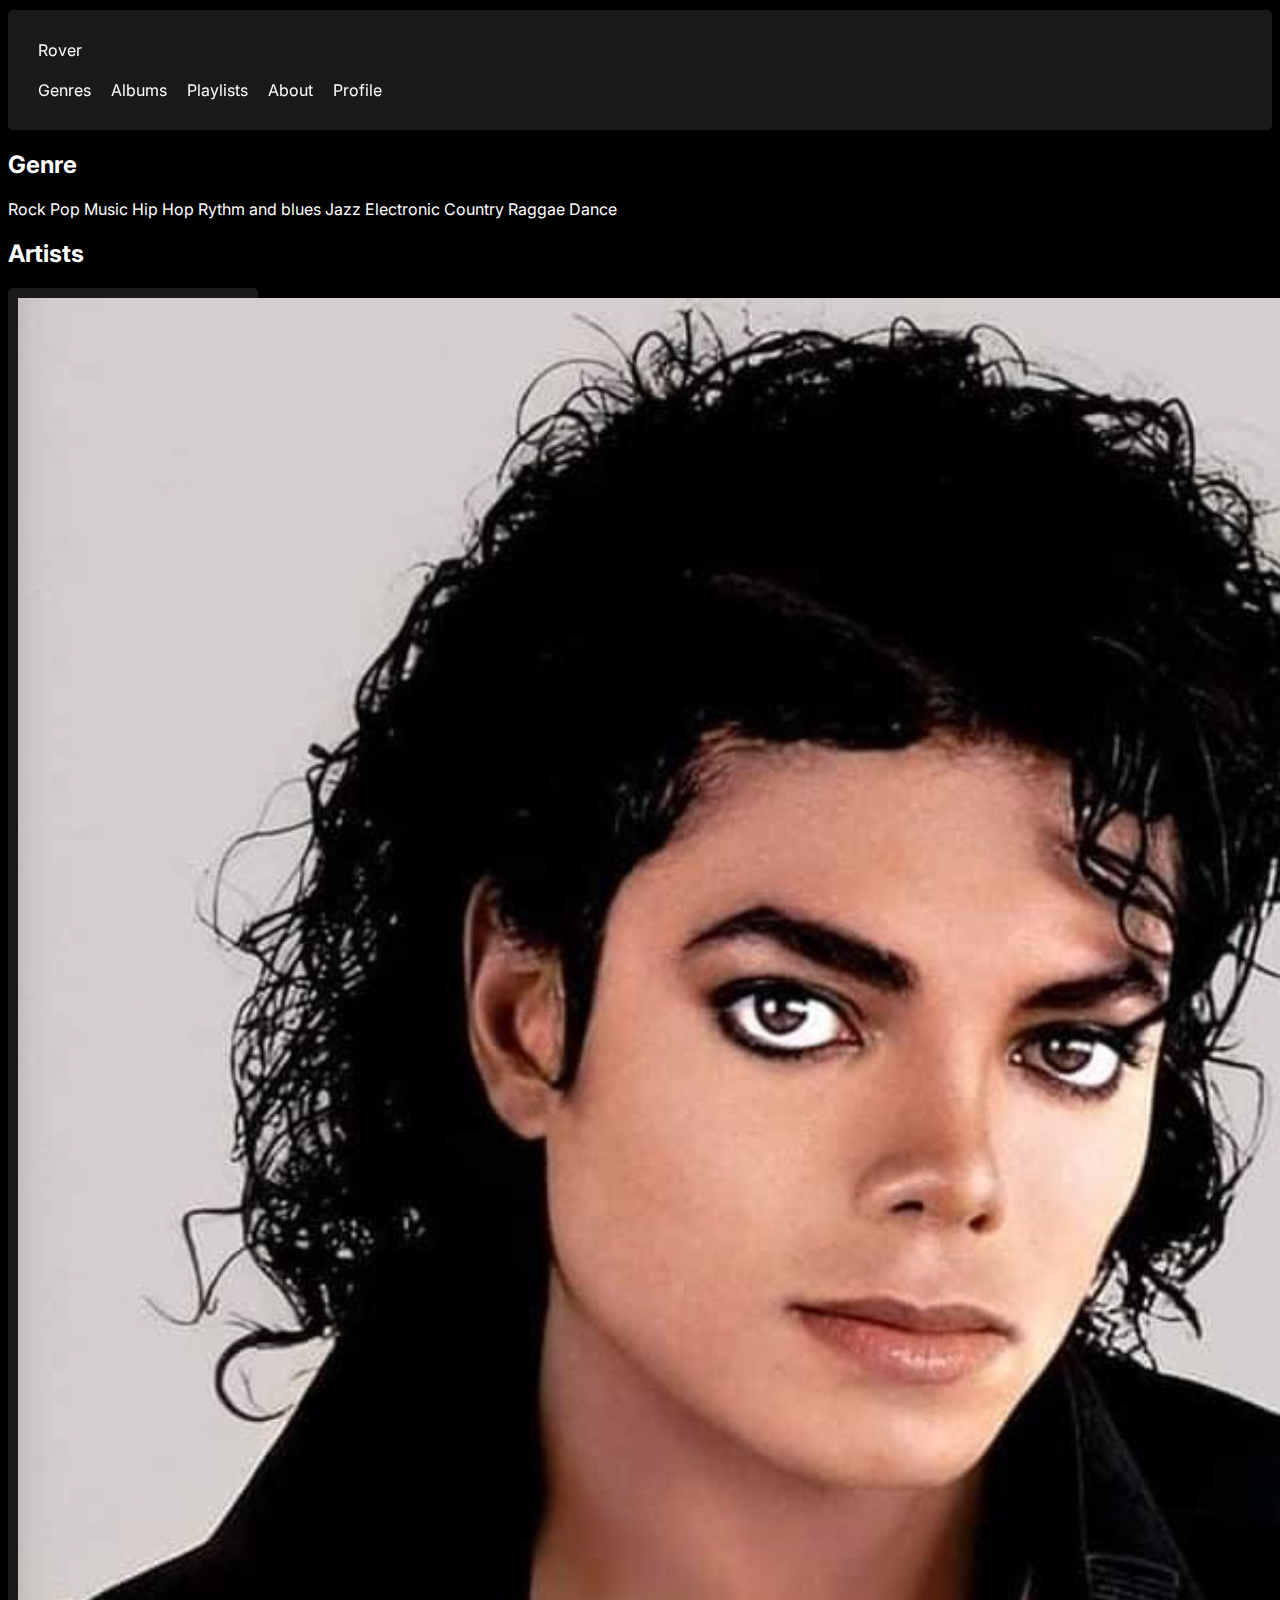
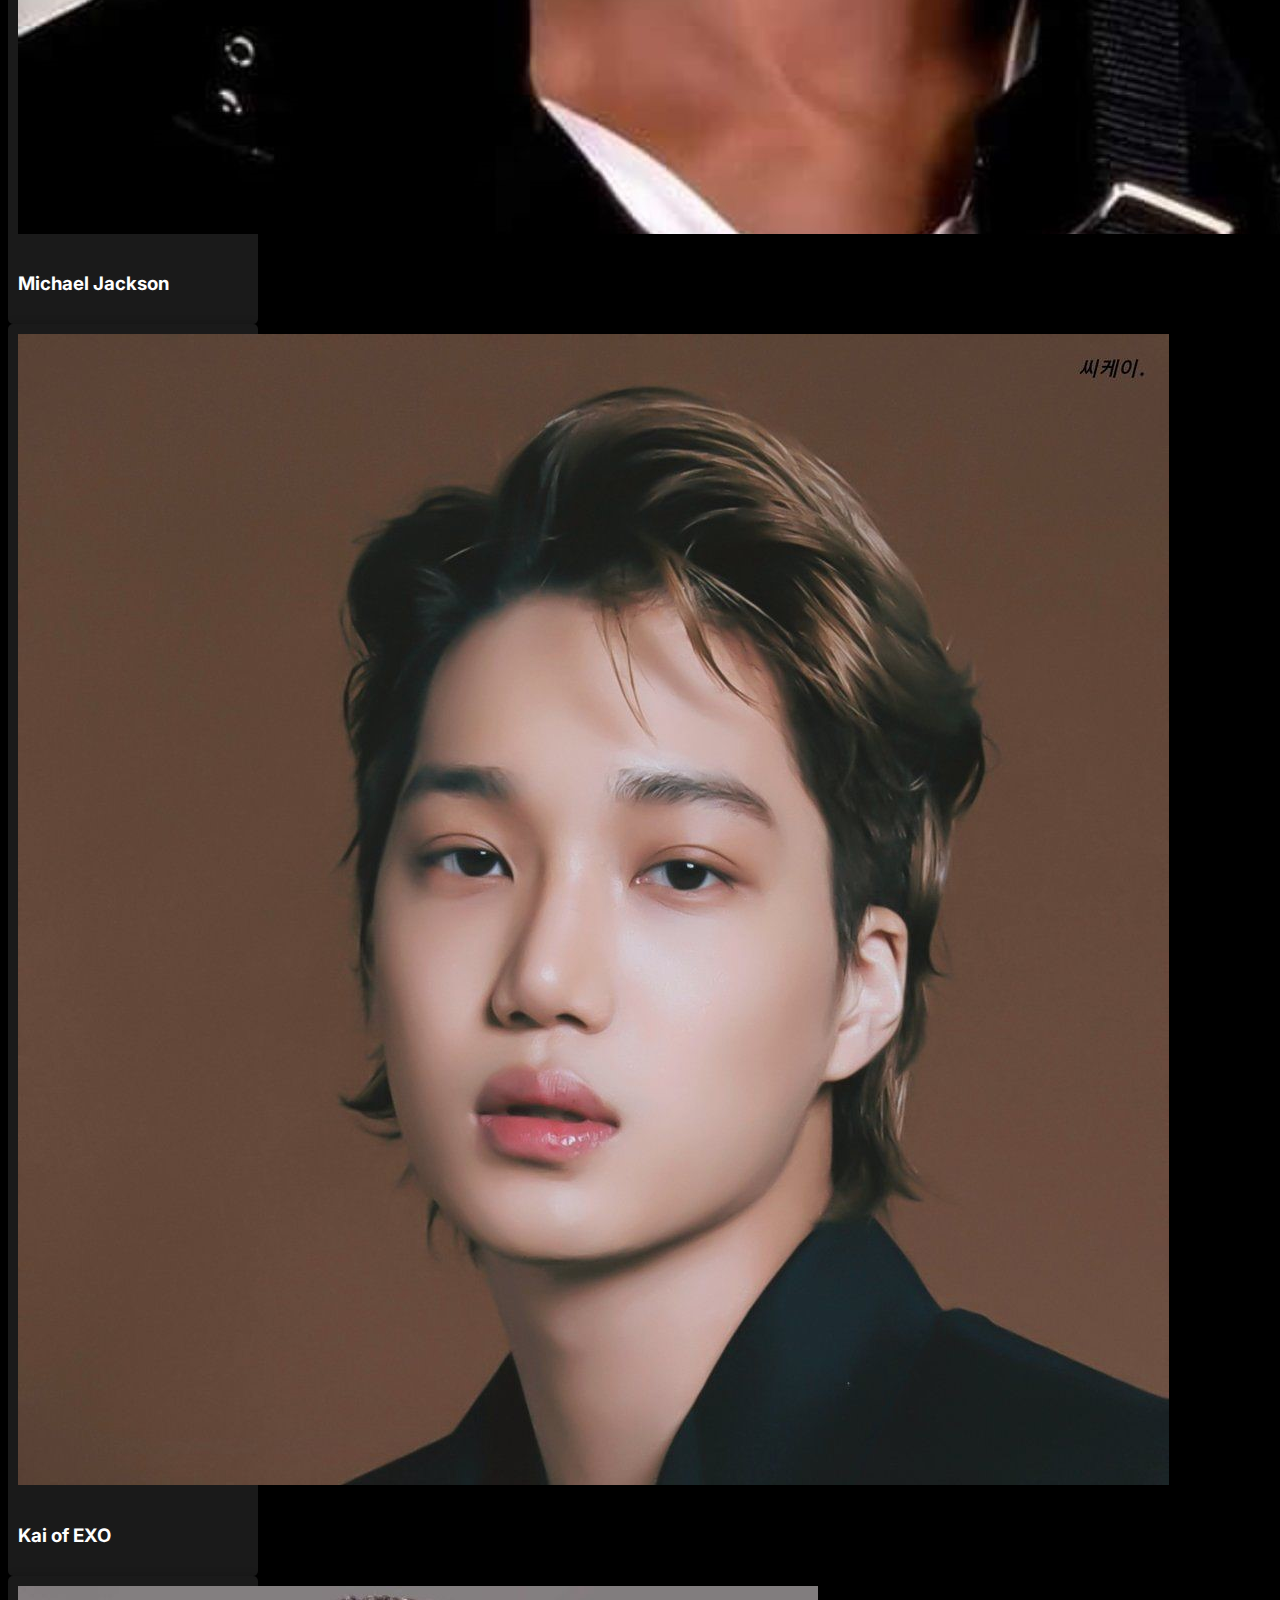
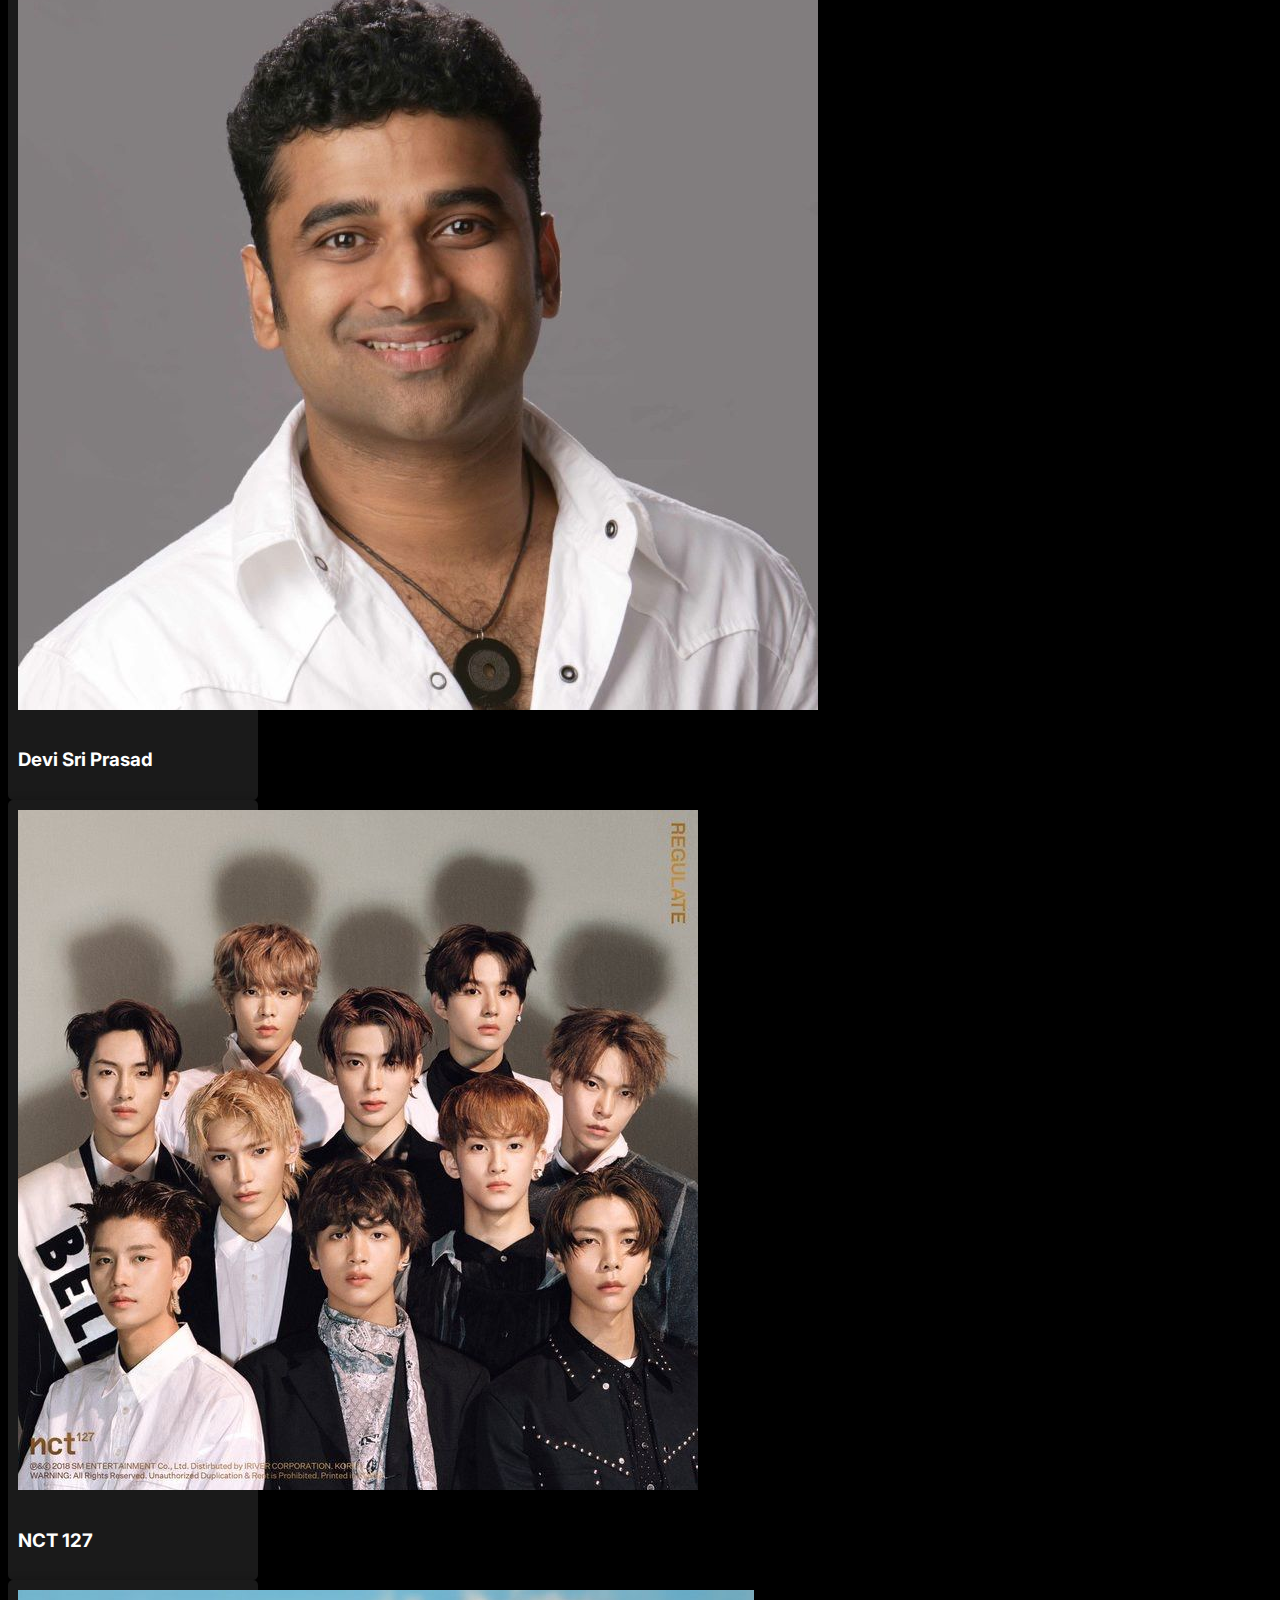
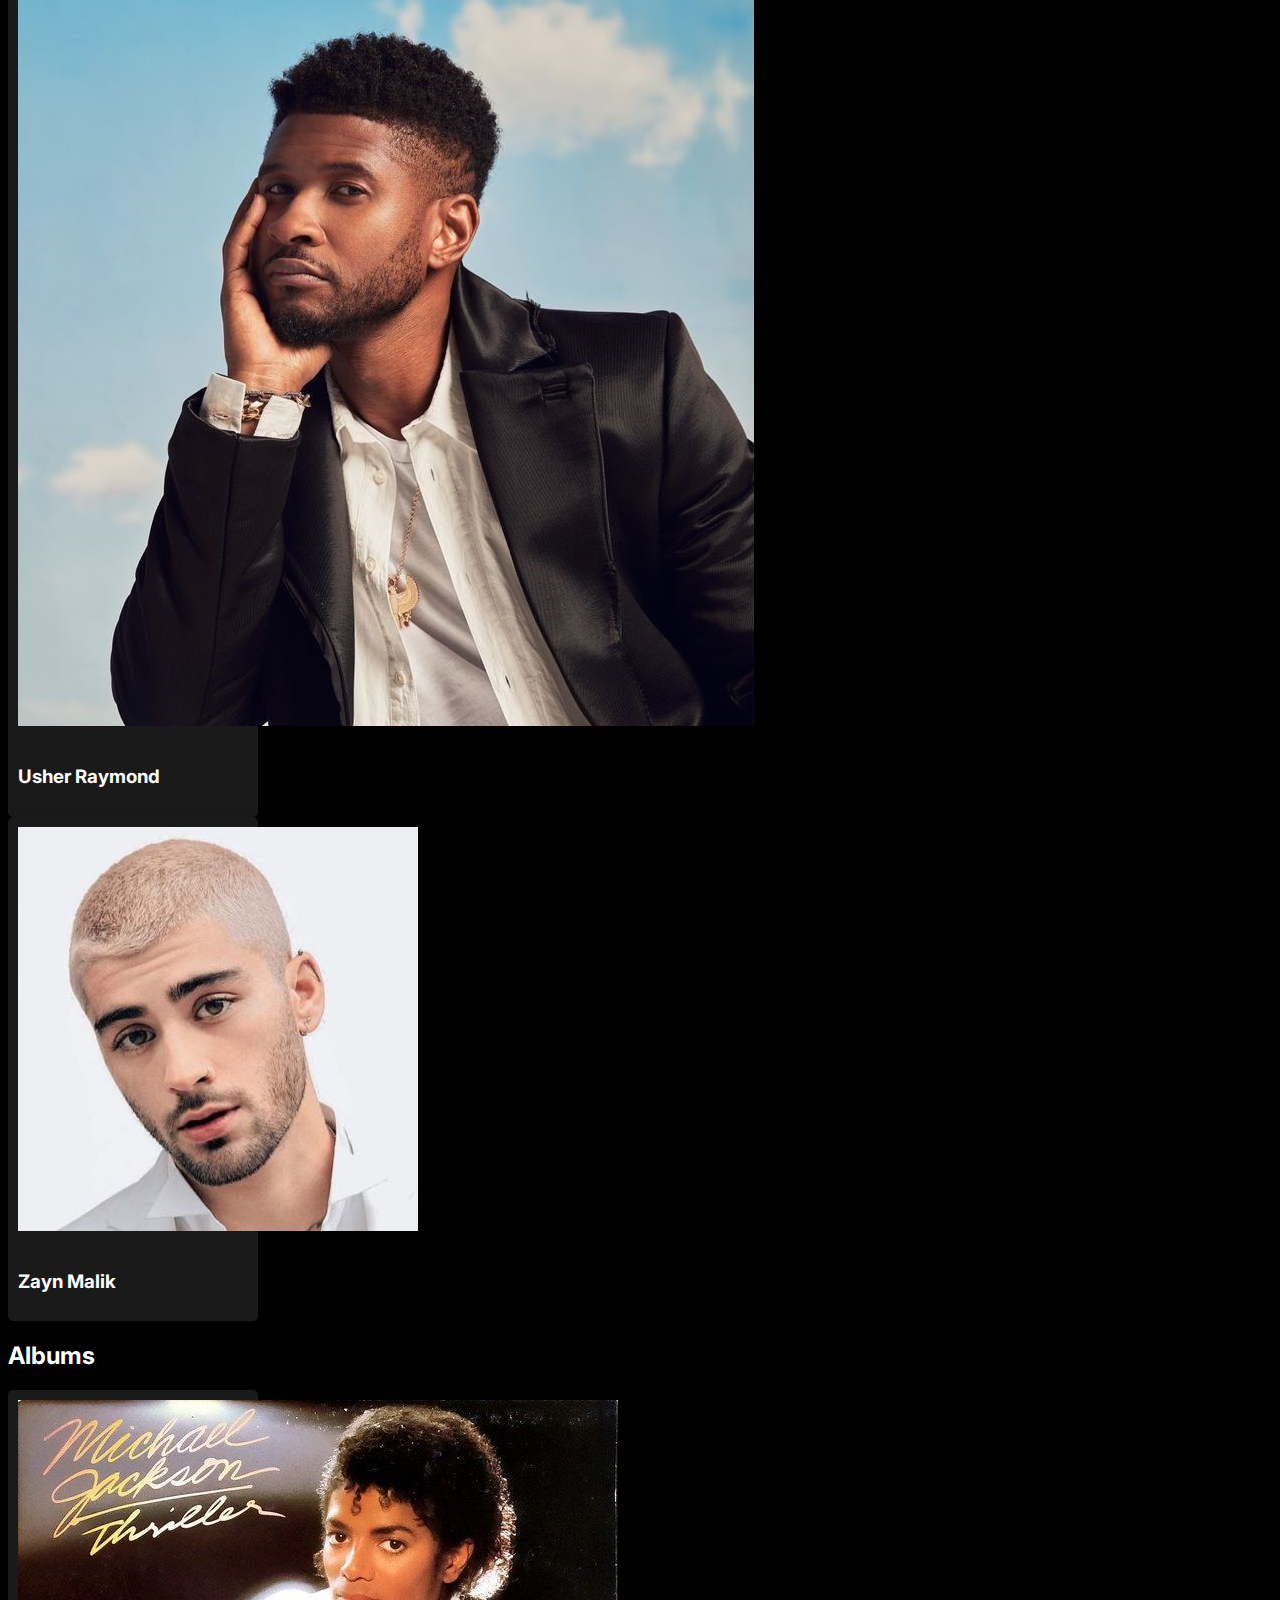
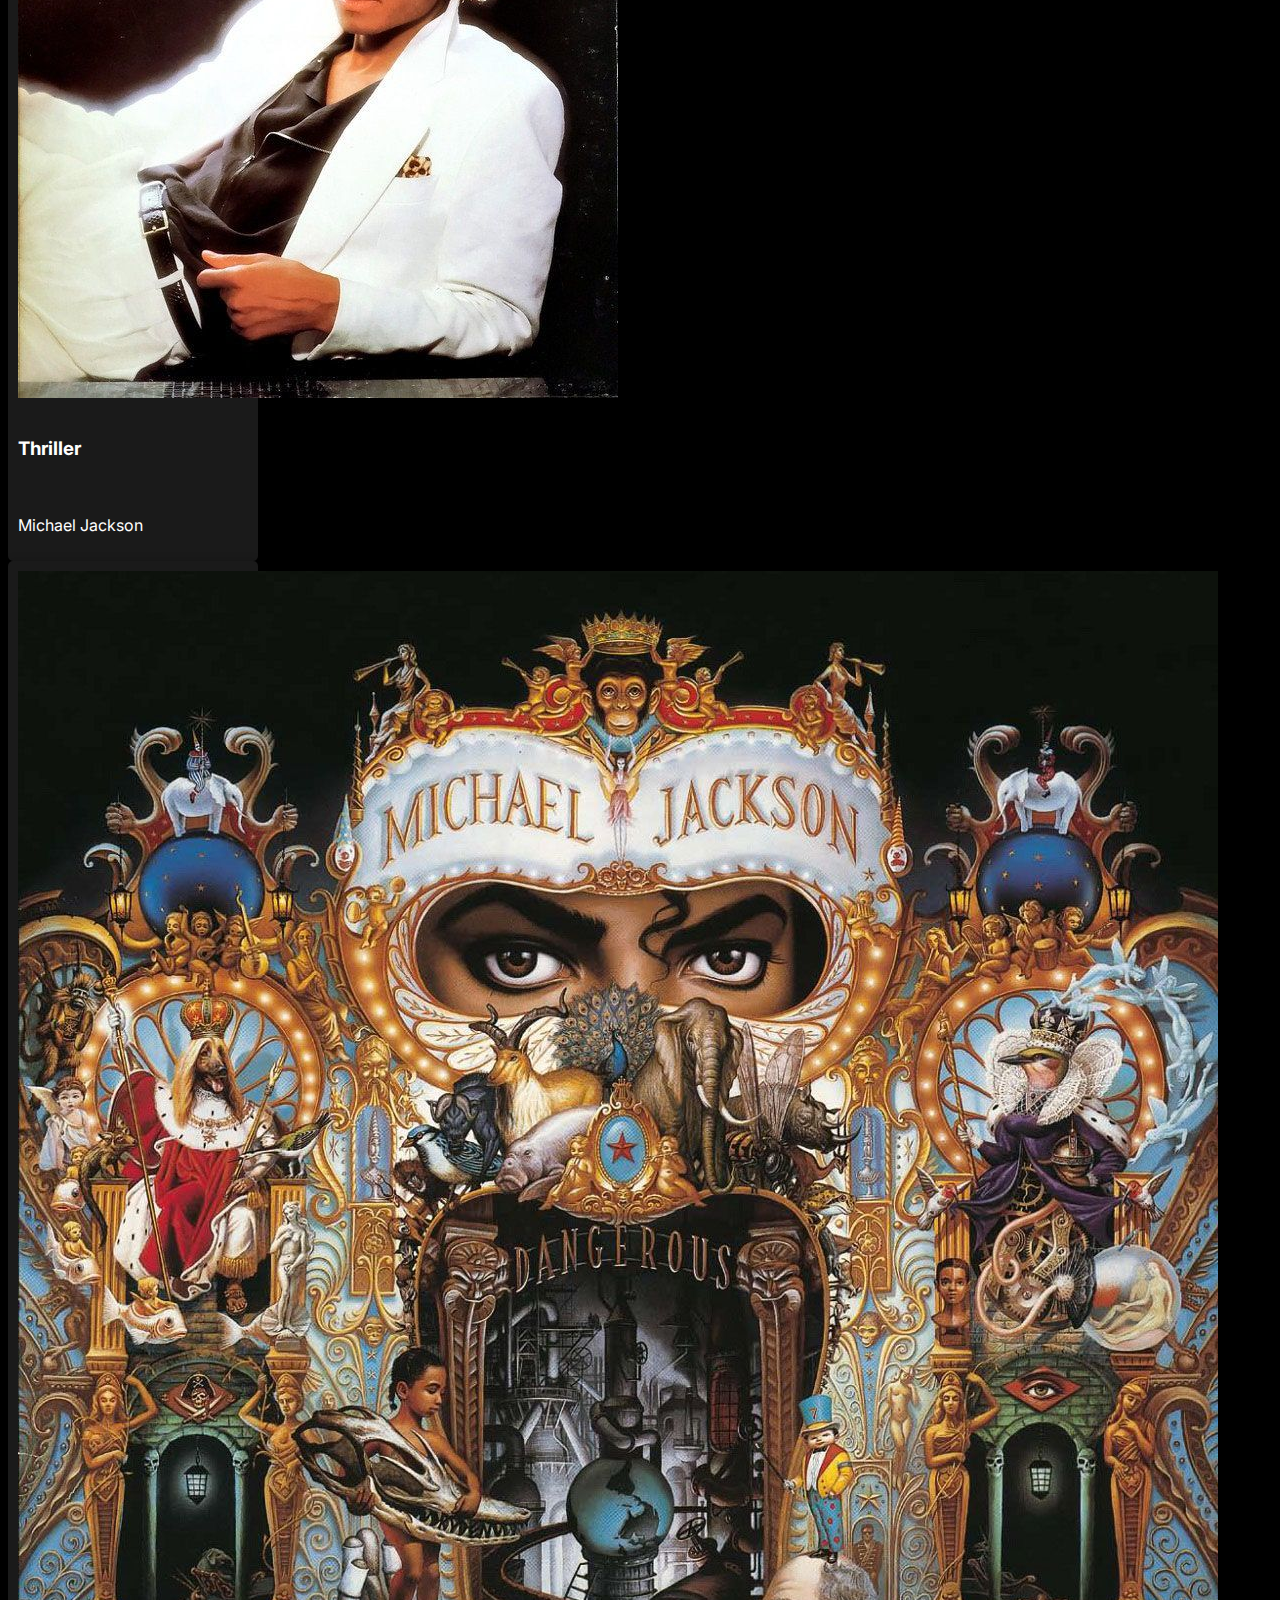
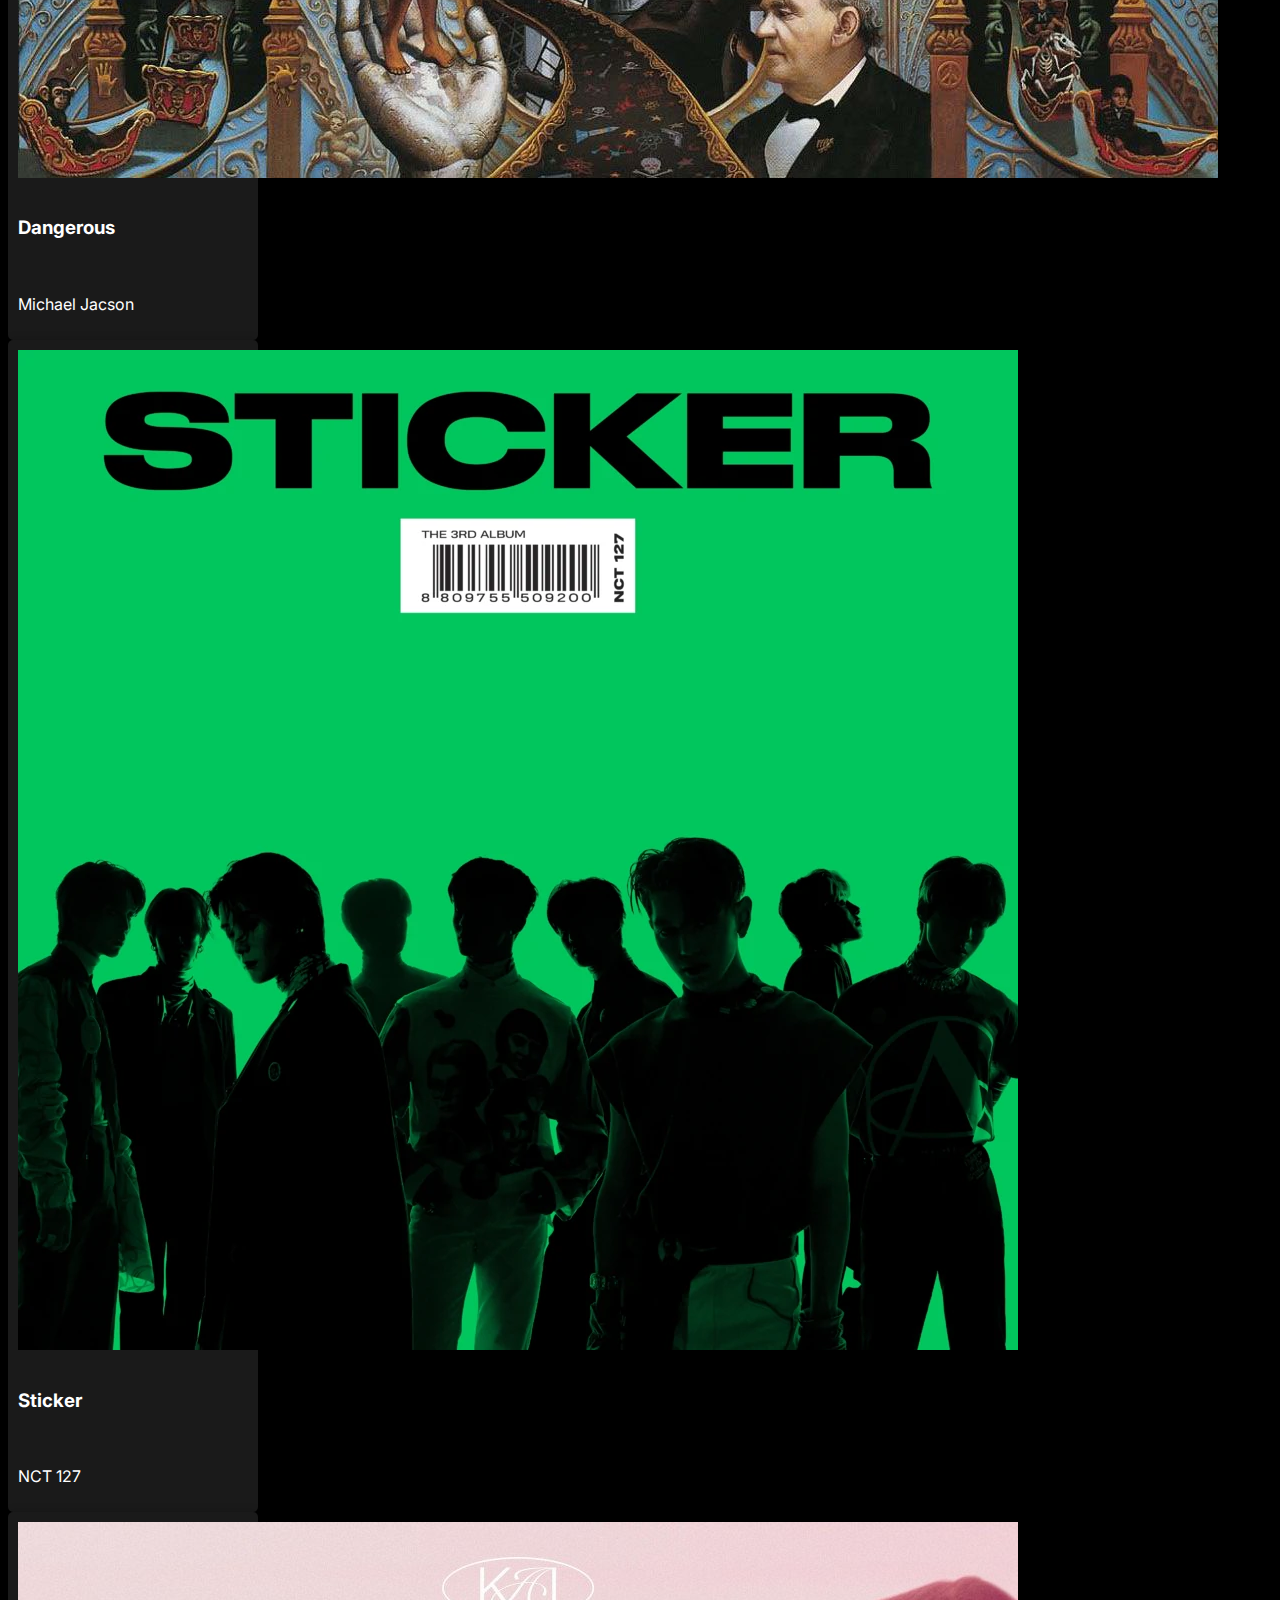
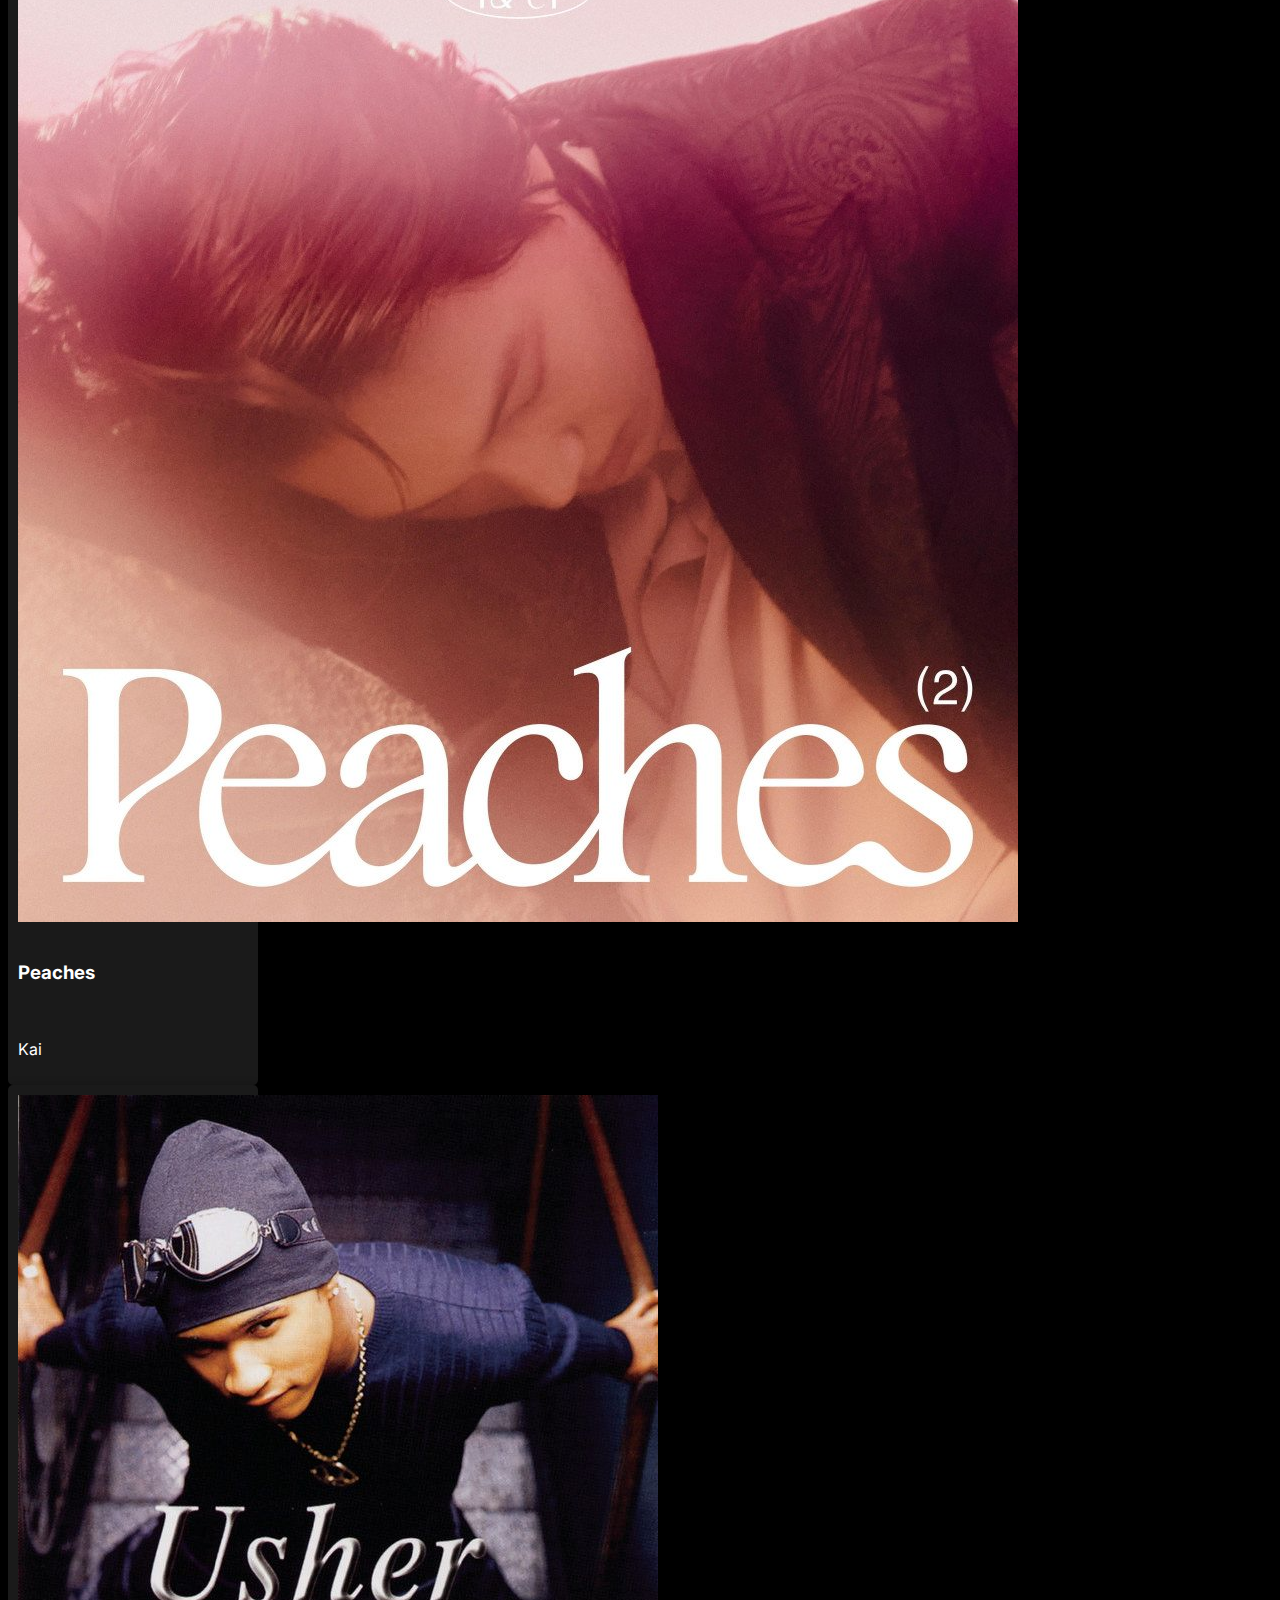
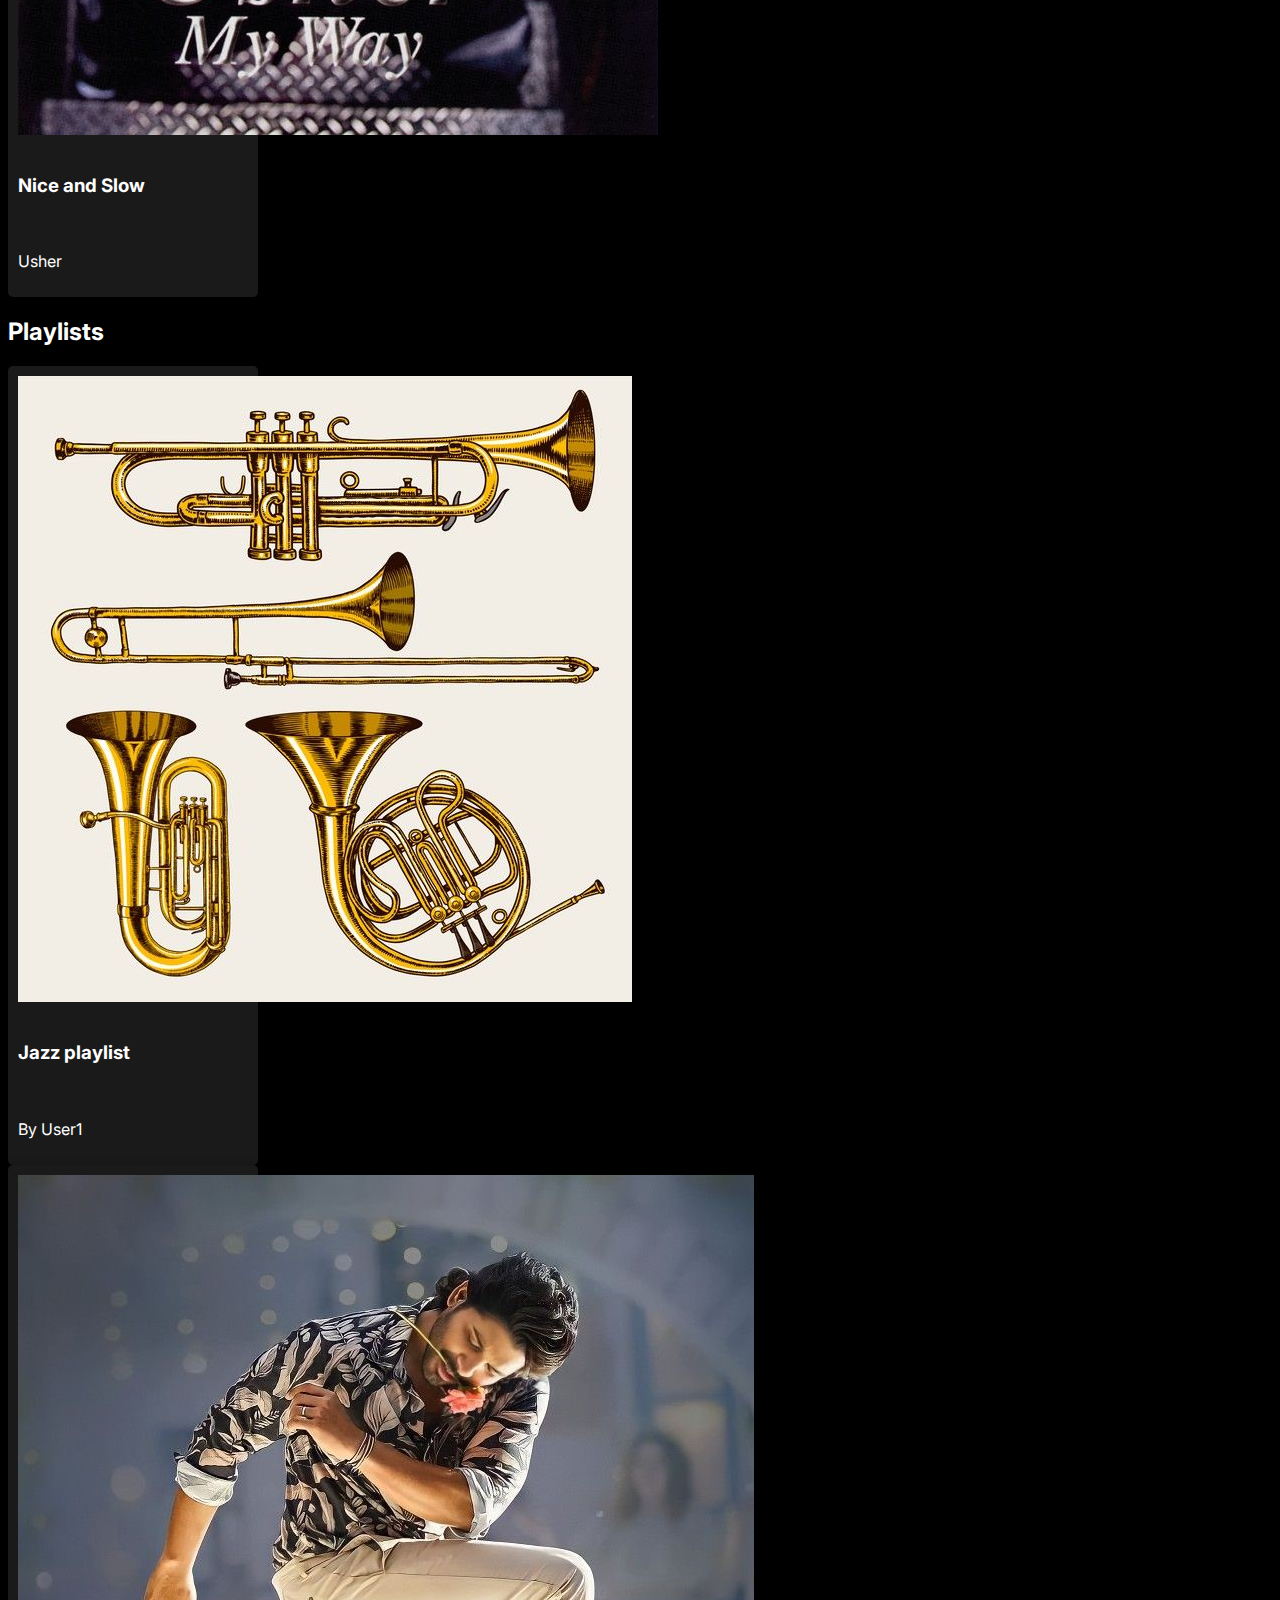
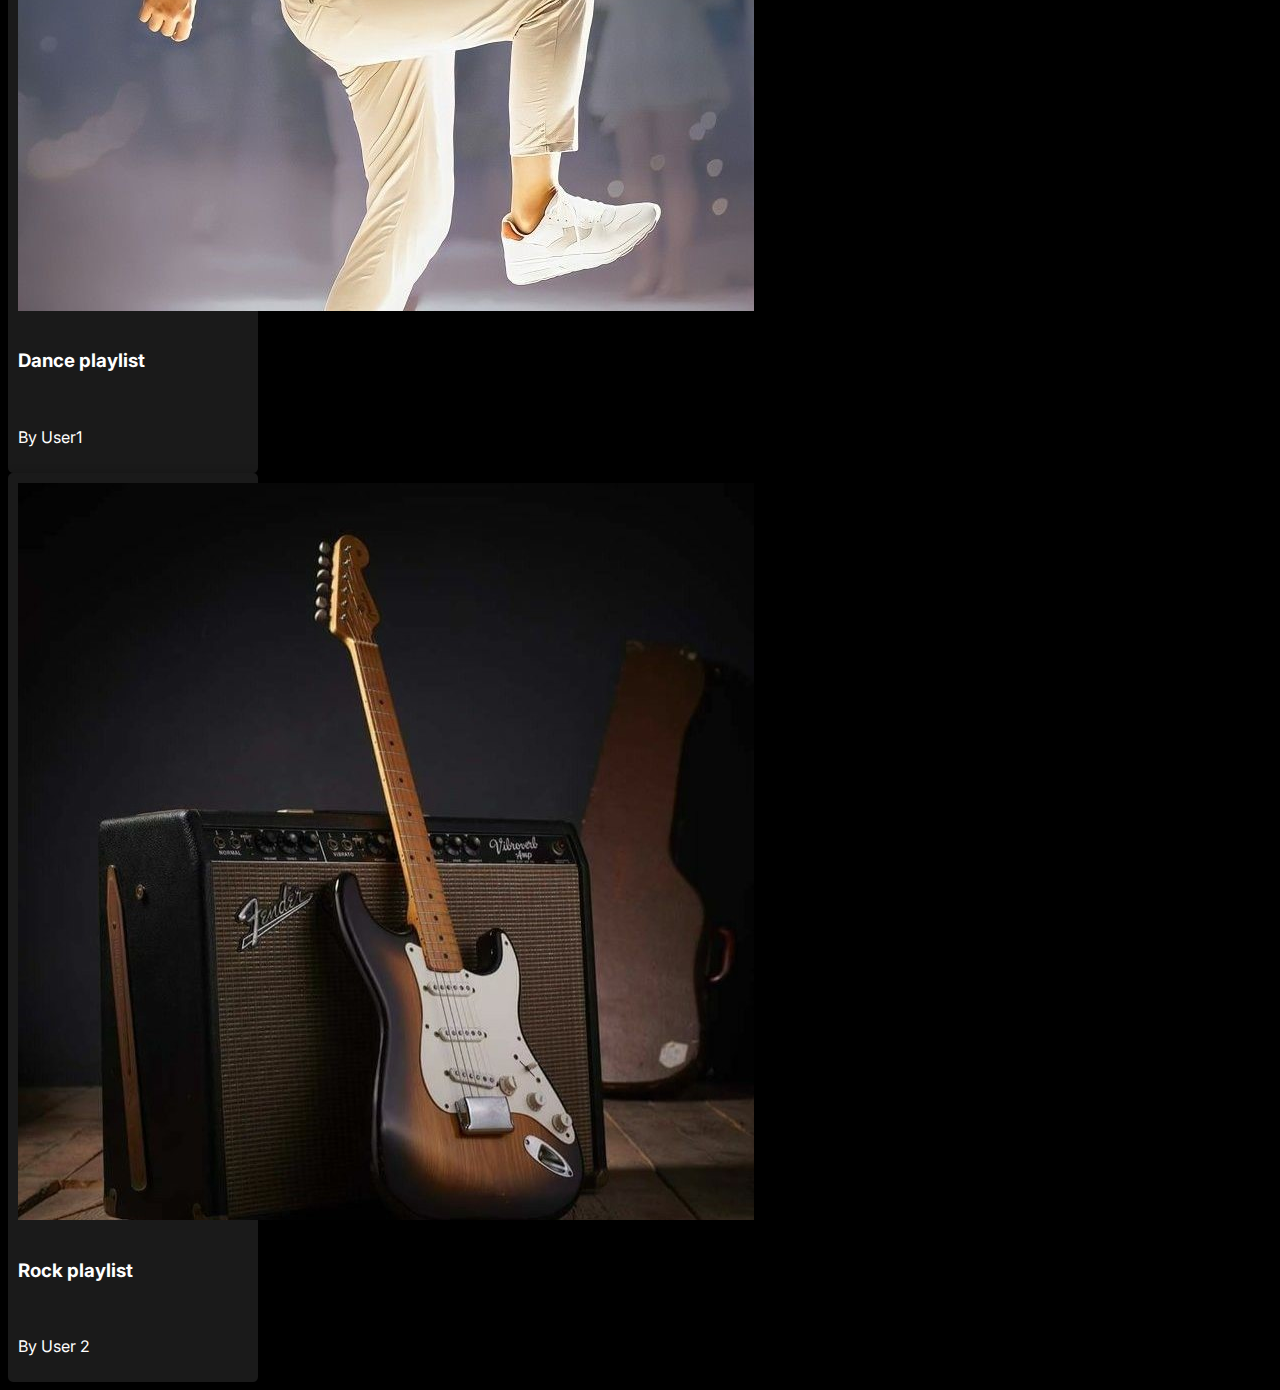
==== commit 6f71fcec: "respositioned images" ====
--- a/index.html
+++ b/index.html
@@ -21,9 +21,9 @@
             </div>
             <ul class="nav-menu">
                 <li><a href="#">Genres</a></li>
-                <li><a href="#">Albums</a></li>
-                <li><a href="#">Playlists</a></li>
-                <li><a href="#">Explore</a></li>
+                <li><a href="#albums">Albums</a></li>
+                <li><a href="#playlists">Playlists</a></li>
+                <li><a href="about.html">About</a></li>
                 <li><a href="#">Profile</a></li>
             </ul>
         </nav>
@@ -52,39 +52,40 @@
             <h2>Artists </h2>
             <div class="cards-container">
                 <div class="card">
-                    <a href=""><img src="images/kai_square_800.jpg" alt="Artist pi"></a>
-                    <a href="">
-                        <h3>Kai</h3>
-                    </a>
-
-                </div>
-                <div class="card">
-                    <a href=""><img src="images/cb.jpg" alt="Artist pi"></a>
-                    <a href="">
-                        <h3>Chris Brown</h3>
-                    </a>
-
-                </div>
-                <div class="card">
-                    <a href=""><img src="images/jb.jpeg" alt="Artist pi"></a>
-                    <a href="">
-                        <h3>Justin Bieber</h3>
-                    </a>
-                </div>
-                <div class="card">
-                    <a href=""><img src="images/maluma.jpg" alt="Artist pi"></a>
-                    <a href="">
-                        <h3>Maluma</h3>
-                    </a>
-                </div>
-                <div class="card">
-                    <a href=""><img src="images/Usher.jpeg" alt="Artist pi"></a>
+                    <a href=""><img src="images/artists/mj.jpeg" alt="Artist pi"></a>
+                    <a href="">
+                        <h3>Michael Jackson</h3>
+                    </a>
+
+                </div>
+                <div class="card">
+                    <a href=""><img src="images/artists/kai.jpeg" alt="Artist pi"></a>
+                    <a href="">
+                        <h3>Kai of EXO</h3>
+                    </a>
+
+                </div>
+                <div class="card">
+                    <a href=""><img src="images/artists/dsp.jpg" alt="Artist pi"></a>
+                    <a href="">
+                        <h3>Devi Sri Prasad</h3>
+                    </a>
+                </div>
+                <div class="card">
+                    <a href=""><img src="images/artists/nct.jpeg" alt="Artist pi"></a>
+                    <a href="">
+                        <h3>NCT 127</h3>
+                    </a>
+                </div>
+
+                <div class="card">
+                    <a href=""><img src="images/artists/Usher.jpg" alt="Artist pi"></a>
                     <a href="">
                         <h3>Usher Raymond</h3>
                     </a>
                 </div>
                 <div class="card">
-                    <a href=""><img src="images/zm.jpg" alt="Artist pi"></a>
+                    <a href=""><img src="images/artists/zm.jpg" alt="Artist pi"></a>
                     <a href="">
                         <h3>Zayn Malik</h3>
                     </a>
@@ -98,52 +99,52 @@
 
             <!-- albums card layout start -->
 
-            <div class="albums-card-layout">
+            <div id="albums" class="albums-card-layout">
                 <h2>Albums</h2>
                 <div class="cards-container">
                     <div class="card">
-                        <a href=""><img src="images/kai_square_800.jpg" alt="Artist pi"></a>
-                        <a href="">
-                            <h3>Card Title 1</h3>
-                        </a>
-                        <a href="">
-                            <p>Artist name</p>
-                        </a>
-                    </div>
-                    <div class="card">
-                        <a href=""><img src="images/kai_square_800.jpg" alt="Artist pi"></a>
-                        <a href="">
-                            <h3>Album name</h3>
-                        </a>
-                        <a href="">
-                            <p>Artist name</p>
-                        </a>
-                    </div>
-                    <div class="card">
-                        <a href=""><img src="images/kai_square_800.jpg" alt="Artist pi"></a>
-                        <a href="">
-                            <h3>album name</h3>
-                        </a>
-                        <a href="">
-                            <p>Micheal Jackson</p>
-                        </a>
-                    </div>
-                    <div class="card">
-                        <a href=""><img src="images/kai_square_800.jpg" alt="Artist pi"></a>
-                        <a href="">
-                            <h3>Card Title 1</h3>
-                        </a>
-                        <a href="">
-                            <p>Card description 1</p>
-                        </a>
-                    </div>
-                    <div class="card">
-                        <a href=""><img src="images/kai_square_800.jpg" alt="Artist pi"></a>
-                        <a href="">
-                            <h3>Card Title 1</h3>
-                        </a>
-                        <a href="">
-                            <p>Card description 1</p>
+                        <a href=""><img src="images/albums/thriller.jpeg" alt="Artist pi"></a>
+                        <a href="">
+                            <h3>Thriller</h3>
+                        </a>
+                        <a href="">
+                            <p>Michael Jackson</p>
+                        </a>
+                    </div>
+                    <div class="card">
+                        <a href=""><img src="images/albums/dangerous.jpeg" alt="Artist pi"></a>
+                        <a href="">
+                            <h3>Dangerous</h3>
+                        </a>
+                        <a href="">
+                            <p>Michael Jacson</p>
+                        </a>
+                    </div>
+                    <div class="card">
+                        <a href=""><img src="images/albums/sticker.jpeg" alt="Artist pi"></a>
+                        <a href="">
+                            <h3>Sticker</h3>
+                        </a>
+                        <a href="">
+                            <p>NCT 127</p>
+                        </a>
+                    </div>
+                    <div class="card">
+                        <a href=""><img src="images/albums/peaches.jpeg" alt="Artist pi"></a>
+                        <a href="">
+                            <h3>Peaches</h3>
+                        </a>
+                        <a href="">
+                            <p>Kai</p>
+                        </a>
+                    </div>
+                    <div class="card">
+                        <a href=""><img src="images/albums/nicenslow.jpeg" alt="Artist pi"></a>
+                        <a href="">
+                            <h3>Nice and Slow</h3>
+                        </a>
+                        <a href="">
+                            <p>Usher</p>
                         </a>
                     </div>
 
@@ -154,54 +155,38 @@
 
                 <!-- playlist card layout start -->
 
-                <div class="playlists-card-layout">
+                <div id="playlists" class="playlists-card-layout">
                     <h2>Playlists </h2>
                     <div class="cards-container">
                         <div class="card">
-                            <a href=""><img src="images/kai_square_800.jpg" alt="Artist pi"></a>
-                            <a href="">
-                                <h3>Card Title 1</h3>
-                            </a>
-                            <a href="">
-                                <p>Card description 1</p>
+                            <a href=""><img src="images/genres/jazz.jpeg" alt="Artist pi"></a>
+                            <a href="">
+                                <h3>Jazz playlist</h3>
+                            </a>
+                            <a href="">
+                                <p>By User1</p>
                             </a>
                         </div>
                         <div class="card">
-                            <a href=""><img src="images/kai_square_800.jpg" alt="Artist pi"></a>
-                            <a href="">
-                                <h3>Card Title 1</h3>
-                            </a>
-                            <a href="">
-                                <p>Card description 1</p>
+                            <a href=""><img src="images/genres/dance.jpeg" alt="Artist pi"></a>
+                            <a href="">
+                                <h3>Dance playlist</h3>
+                            </a>
+                            <a href="">
+                                <p>By User1</p>
                             </a>
                         </div>
                         <div class="card">
-                            <a href=""><img src="images/kai_square_800.jpg" alt="Artist pi"></a>
-                            <a href="">
-                                <h3>Card Title 1</h3>
-                            </a>
-                            <a href="">
-                                <p>Card description 1</p>
+                            <a href=""><img src="images/genres/rock.jpeg" alt="Artist pi"></a>
+                            <a href="">
+                                <h3>Rock playlist</h3>
+                            </a>
+                            <a href="">
+                                <p>By User 2</p>
                             </a>
                         </div>
-                        <div class="card">
-                            <a href=""><img src="images/kai_square_800.jpg" alt="Artist pi"></a>
-                            <a href="">
-                                <h3>Card Title 1</h3>
-                            </a>
-                            <a href="">
-                                <p>Card description 1</p>
-                            </a>
-                        </div>
-                        <div class="card">
-                            <a href=""><img src="images/kai_square_800.jpg" alt="Artist pi"></a>
-                            <a href="">
-                                <h3>Card Title 1</h3>
-                            </a>
-                            <a href="">
-                                <p>Card description 1</p>
-                            </a>
-                        </div>
+
+
 
 
                     </div>
@@ -212,5 +197,19 @@
     </main>
 
 </body>
+<script src="https://code.jquery.com/jquery-3.6.0.min.js"></script>
+<script>
+    $(document).ready(function () {
+        $('a[href^="#"]').on('click', function (event) {
+            var target = $(this.getAttribute('href'));
+            if (target.length) {
+                event.preventDefault();
+                $('html, body').stop().animate({
+                    scrollTop: target.offset().top
+                }, 1000);
+            }
+        });
+    });
+</script>
 
 </html>